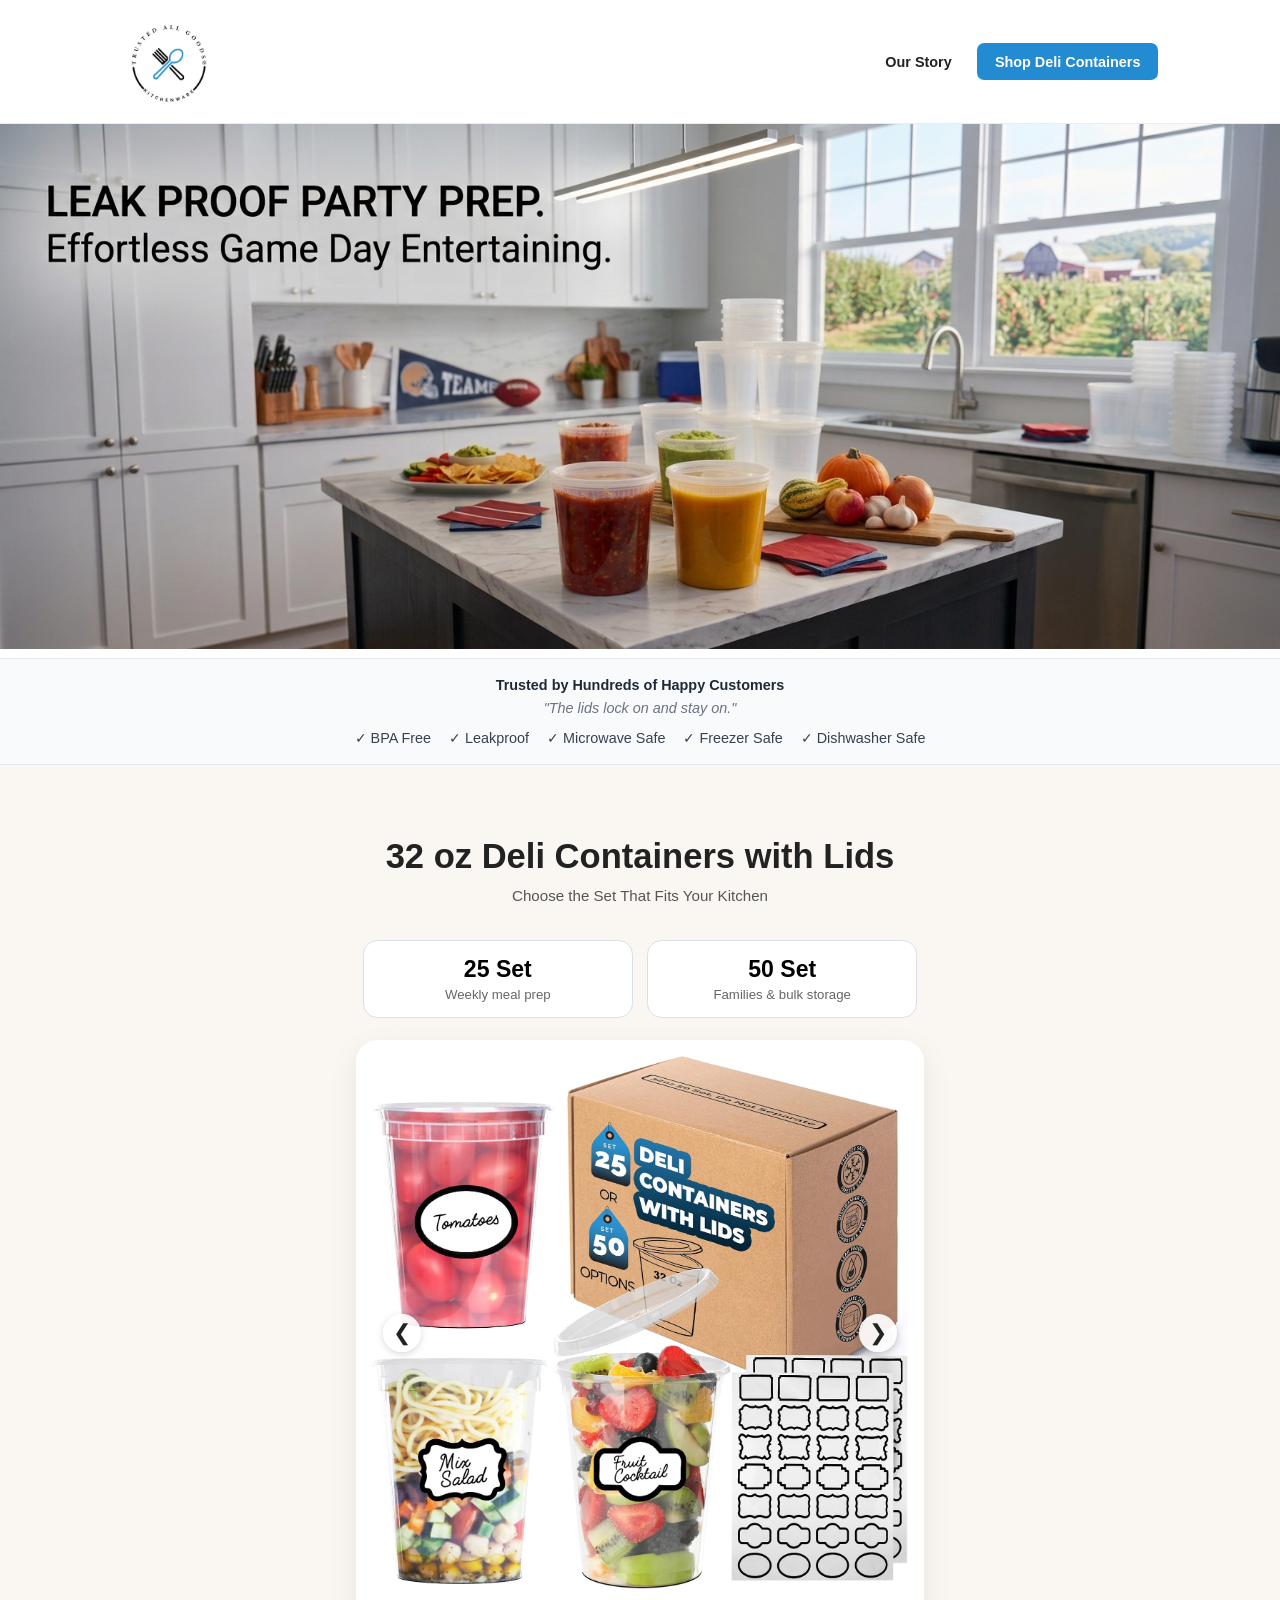
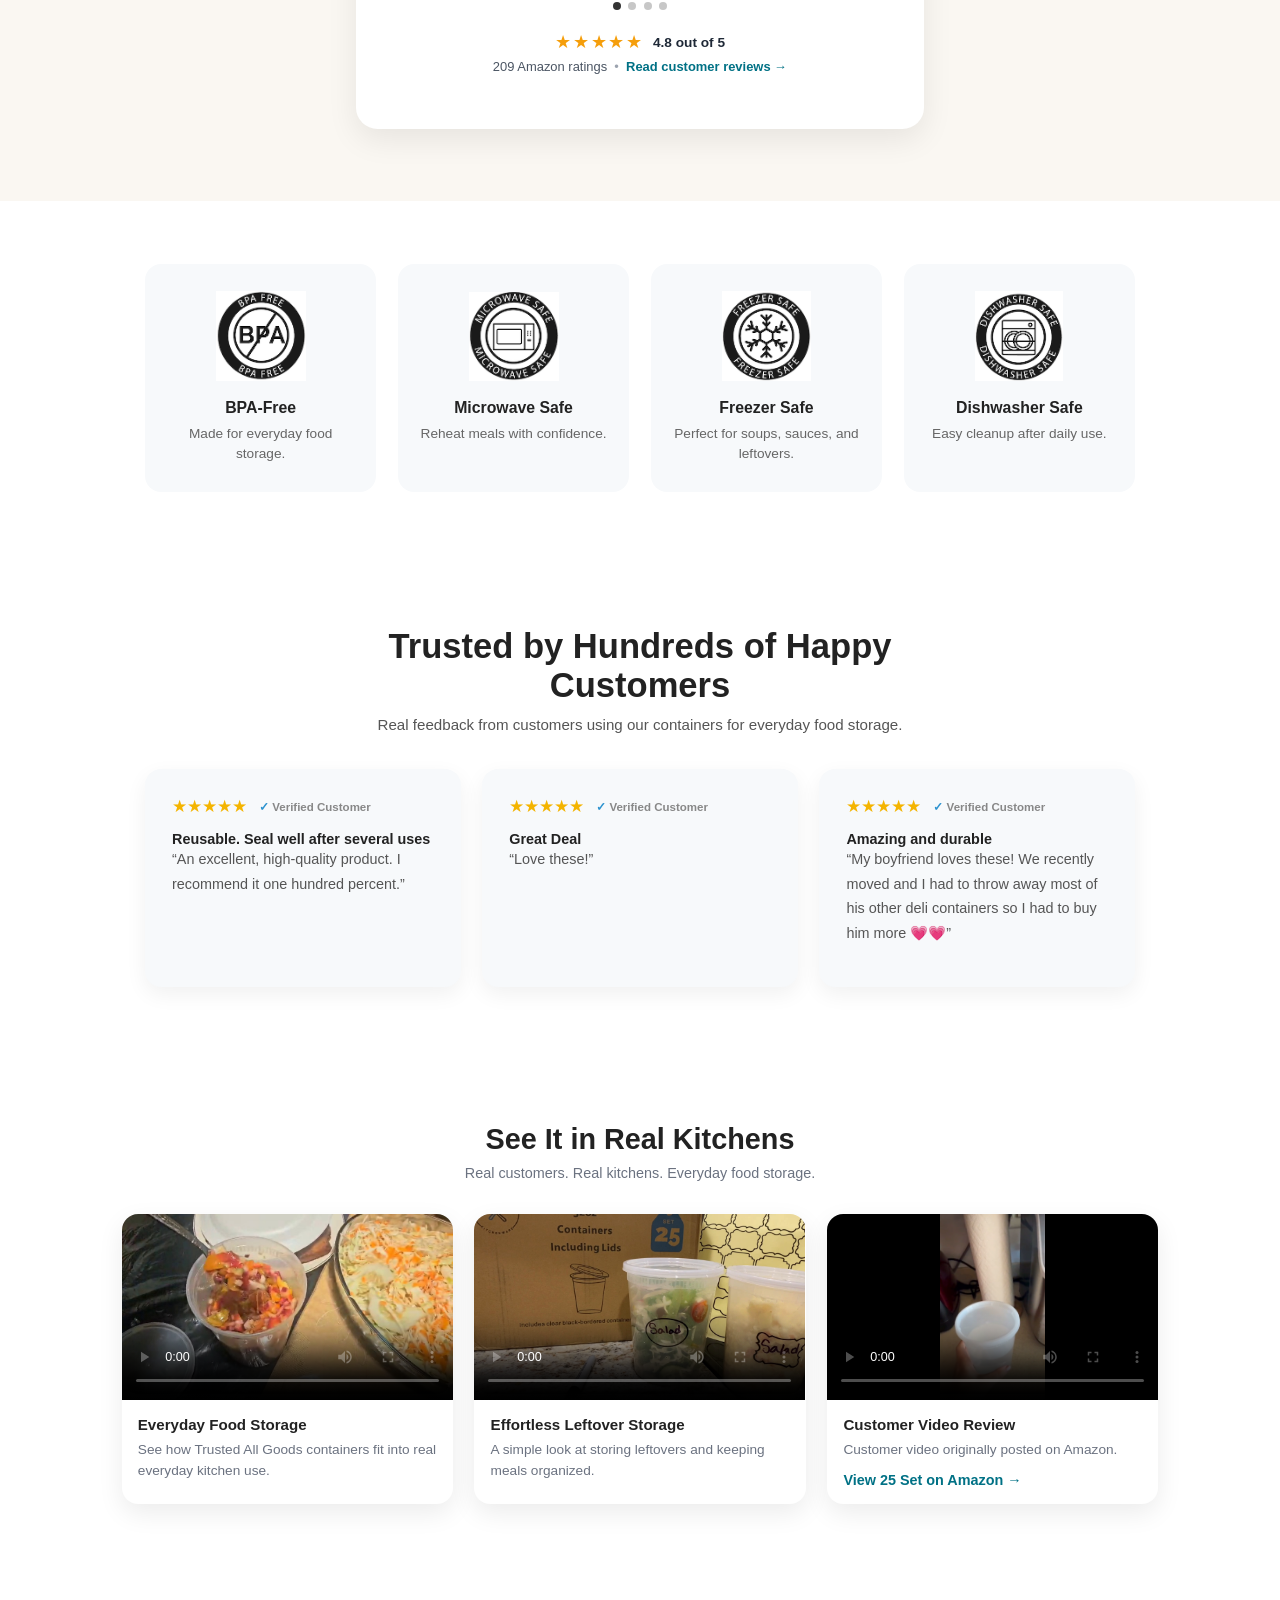
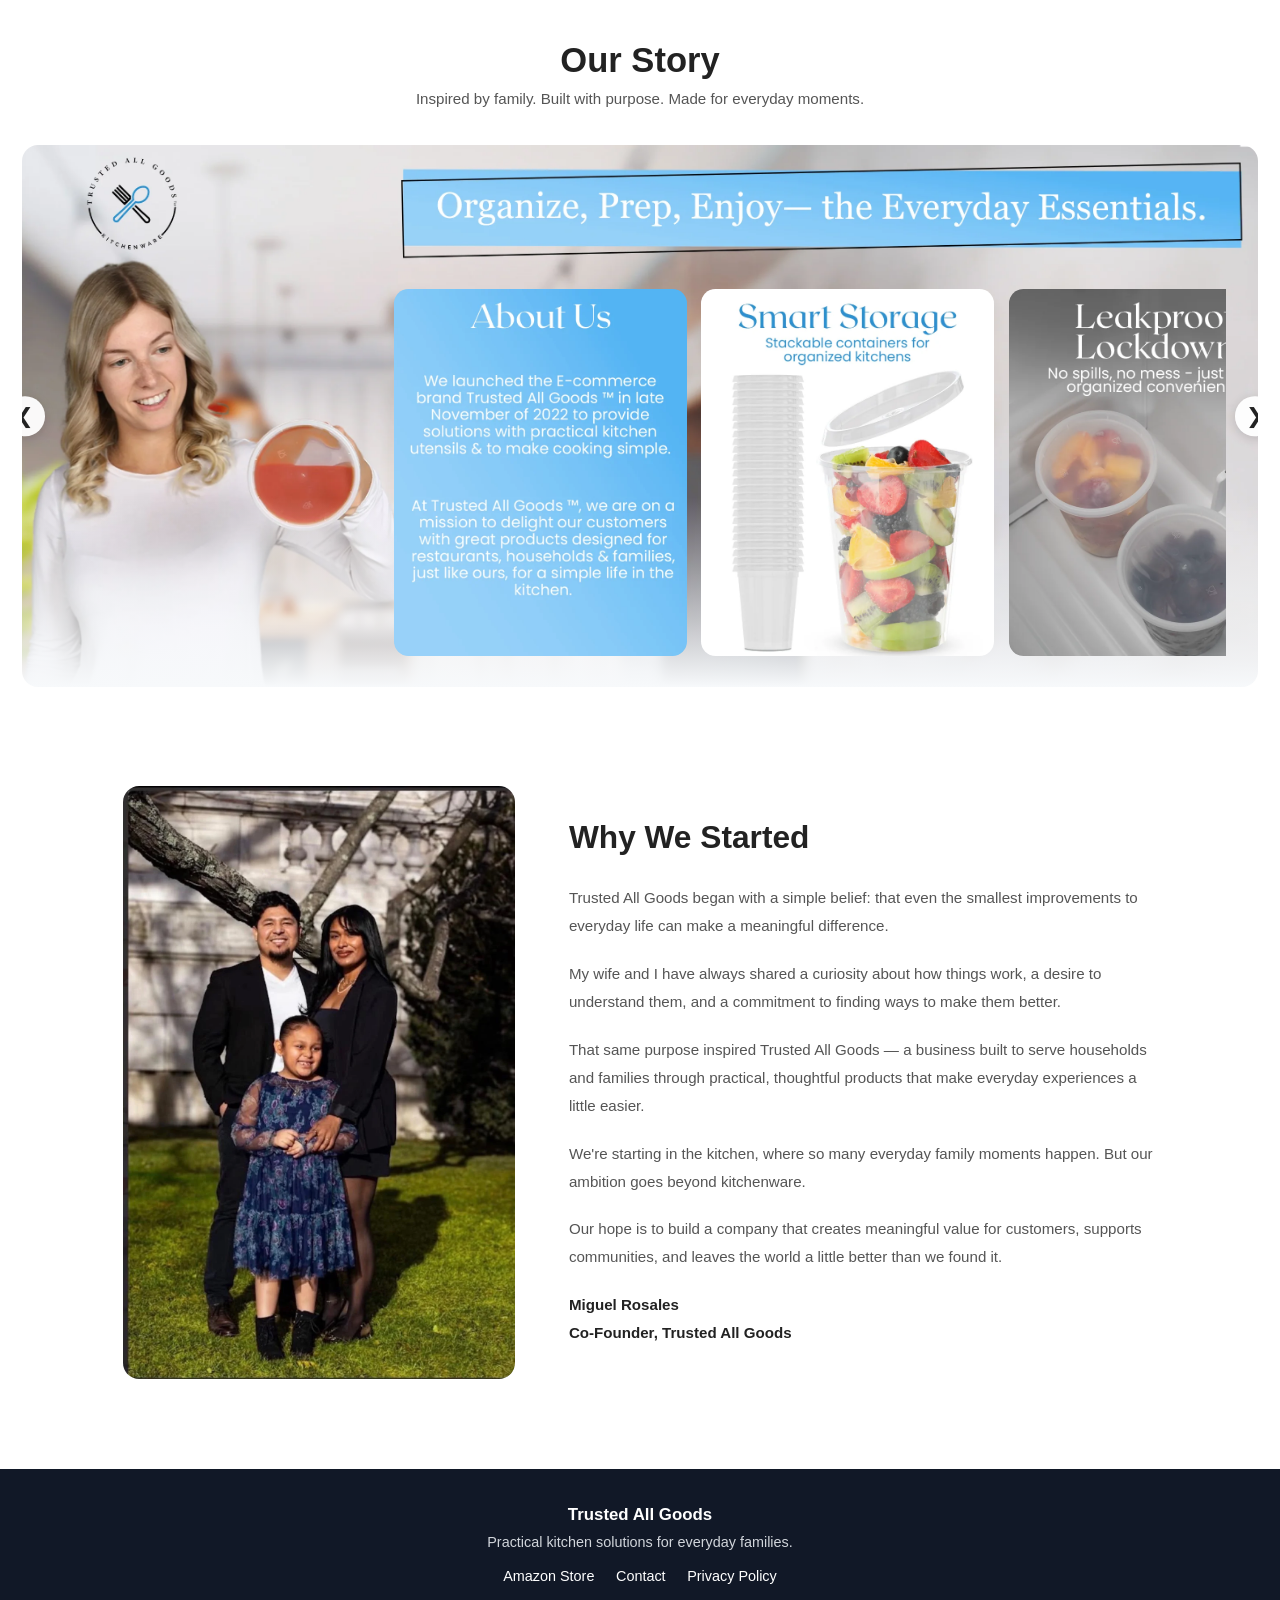
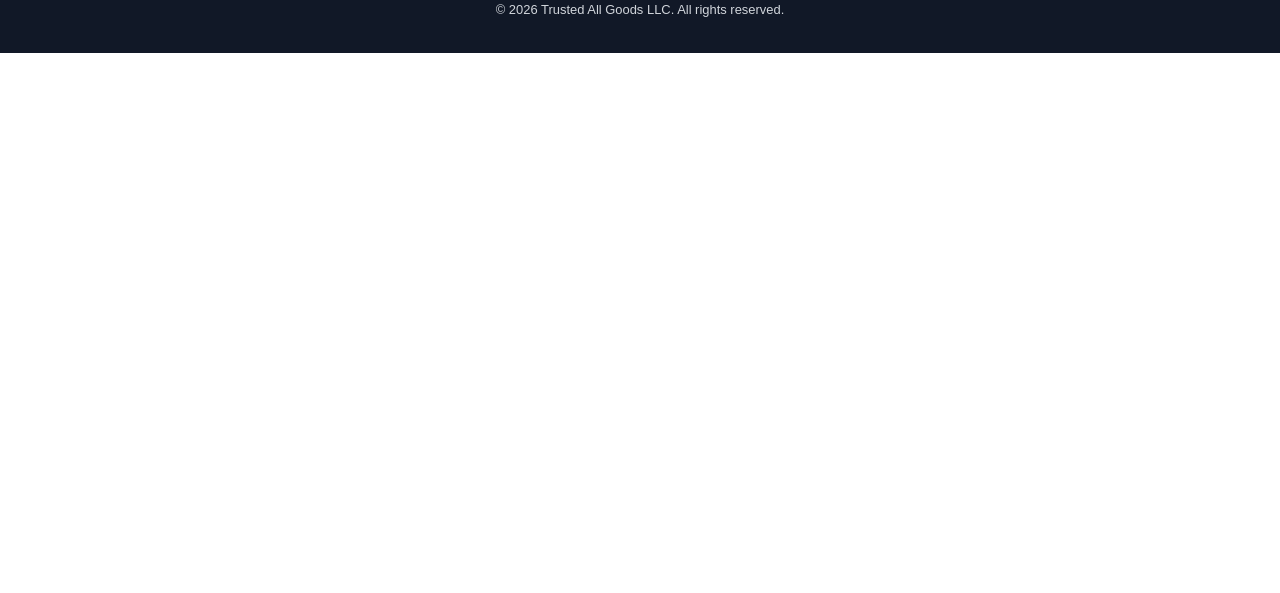
==== index.html @ 333b516f "Optimize Our Story images with WebP for faster loading" ====
<!DOCTYPE html>
<html lang="en">

<head>
  <meta charset="UTF-8" />
  <meta name="viewport" content="width=device-width, initial-scale=1.0" />

  <title>Trusted All Goods</title>
  <link rel="icon" type="image/png" href="images/trustedallgoods-logo.png">
  <link rel="stylesheet" href="styles.css" />

  <!-- Google Analytics -->
  <script async src="https://www.googletagmanager.com/gtag/js?id=G-TY913LLELT"></script>

  <script>
    window.dataLayer = window.dataLayer || [];

    function gtag() {
      dataLayer.push(arguments);
    }

    gtag('js', new Date());

    gtag('config', 'G-TY913LLELT');

    function trackAmazonClick(buttonName) {
      gtag('event', 'amazon_click', {
        event_category: 'Outbound Click',
        event_label: buttonName,
        destination: 'Amazon'
      });
    }
  </script>

</head>

<body>

  <!-- =========================
       HEADER
  ========================== -->

  <header class="site-header">

    <div class="header-container">

      <a href="#" class="header-logo">
        <img
          src="images/trustedallgoods-logo.png"
          alt="Trusted All Goods Logo"
        />
      </a>

      <nav class="header-nav">

        <a href="#brand-story">
          Our Story
        </a>

        <a
          href="#product-comparison"
          class="header-button"
          onclick="gtag('event', 'navigation_click', {
            event_category: 'Navigation',
            event_label: 'Header Shop Deli Containers'
          });"
        >
          Shop Deli Containers
        </a>

      </nav>

    </div>

  </header>


  <!-- =========================
       HERO
  ========================== -->

  <section class="hero family-hero"></section>


  <!-- =========================
       TRUST BAR
  ========================== -->

  <section class="trust-bar">

    <div class="trust-container">

      <p class="trust-subtext">
        Trusted by Hundreds of Happy Customers
      </p>

      <p class="trust-quote">
        "The lids lock on and stay on."
      </p>

      <div class="trust-features">
        <span>✓ BPA Free</span>
        <span>✓ Leakproof</span>
        <span>✓ Microwave Safe</span>
        <span>✓ Freezer Safe</span>
        <span>✓ Dishwasher Safe</span>
      </div>

    </div>

  </section>


  <!-- =========================
       PRODUCT SELECTOR
  ========================== -->

  <section
    class="product-comparison"
    id="product-comparison"
  >

    <div class="section-header">

      <h2>
        32 oz Deli Containers with Lids
      </h2>

      <p>
        Choose the Set That Fits Your Kitchen
      </p>

    </div>


    <!-- SET SELECTOR BUTTONS -->

    <div class="selector-buttons">

      <button
        type="button"
        class="set-button"
        id="button25"
        aria-expanded="false"
      >

        <span class="set-number">
          25 Set
        </span>

        <span class="set-label">
          Weekly meal prep
        </span>

      </button>


      <button
        type="button"
        class="set-button"
        id="button50"
        aria-expanded="false"
      >

        <span class="set-number">
          50 Set
        </span>

        <span class="set-label">
          Families & bulk storage
        </span>

      </button>

    </div>


    <div class="desktop-selector">


      <!-- =========================
           25 SET DETAILS
      ========================== -->

      <aside
        class="side-panel"
        id="leftPanel"
      >

        <div class="details-card">

          <span class="eyebrow">
            Best for Weekly Meal Prep
          </span>

          <h2>
            25 Set
          </h2>

          <p>
            A practical starter option for everyday meals,
            leftovers, and smaller households.
          </p>

          <ul>
            <li>25 reusable 32 oz containers</li>
            <li>28 waterproof labels</li>
            <li>Easy everyday storage</li>
            <li>Ideal for smaller households</li>
          </ul>

          <a
            href="https://www.amazon.com/dp/B0D96RF93M?maas=maas_adg_4EDBFC688FF0E85F17769658A200C814_afap_abs&ref_=aa_maas&tag=maas"
            target="_blank"
            class="shop-button"
            onclick="trackAmazonClick('Shop 25 Set')"
          >
            Shop 25 Set
          </a>

        </div>

      </aside>


      <!-- =========================
           PRODUCT IMAGE CAROUSEL
      ========================== -->

      <div class="product-stage">

        <div
          class="product-carousel"
          id="productCarousel"
        >


          <!-- CAROUSEL IMAGES -->

          <div class="carousel-track">


            <!-- IMAGE 1 -->

            <div class="product-carousel-slide active">

              <img
                src="images/product-selector-main.png"
                alt="Trusted All Goods 25 and 50 set deli container options"
              />


              <!-- 25 SET HOTSPOT -->

              <button
                type="button"
                class="image-hotspot hotspot-25"
                id="hotspot25"
                aria-label="View 25 set details"
              ></button>


              <!-- 50 SET HOTSPOT -->

              <button
                type="button"
                class="image-hotspot hotspot-50"
                id="hotspot50"
                aria-label="View 50 set details"
              ></button>

            </div>


            <!-- IMAGE 2 -->

            <div class="product-carousel-slide">

              <img
                src="images/product-image-02.png"
                alt="Trusted All Goods deli container product image 2"
              />

            </div>


            <!-- IMAGE 3 -->

            <div class="product-carousel-slide">

              <img
                src="images/product-image-03.png"
                alt="Trusted All Goods deli container product image 3"
              />

            </div>


            <!-- IMAGE 4 -->

            <div class="product-carousel-slide">

              <img
                src="images/product-image-04.png"
                alt="Trusted All Goods deli container product image 4"
              />

            </div>

          </div>


          <!-- PREVIOUS IMAGE -->

          <button
            type="button"
            class="carousel-arrow carousel-arrow-left"
            id="carouselPrev"
            aria-label="Previous product image"
          >
            &#10094;
          </button>


          <!-- NEXT IMAGE -->

          <button
            type="button"
            class="carousel-arrow carousel-arrow-right"
            id="carouselNext"
            aria-label="Next product image"
          >
            &#10095;
          </button>


          <!-- PRODUCT CAROUSEL DOTS -->

          <div
            class="product-carousel-dots"
            aria-label="Product image navigation"
          >

            <button
              type="button"
              class="carousel-dot active"
              data-slide="0"
              aria-label="View product image 1"
            ></button>

            <button
              type="button"
              class="carousel-dot"
              data-slide="1"
              aria-label="View product image 2"
            ></button>

            <button
              type="button"
              class="carousel-dot"
              data-slide="2"
              aria-label="View product image 3"
            ></button>

            <button
              type="button"
              class="carousel-dot"
              data-slide="3"
              aria-label="View product image 4"
            ></button>

          </div>

        </div>
<a
          href="https://www.amazon.com/product-reviews/B0D96RF93M"
          target="_blank"
          rel="noopener noreferrer"
          class="amazon-social-proof"
          aria-label="Read Trusted All Goods customer reviews on Amazon"
        >
          <div class="amazon-rating-row">
            <span class="amazon-stars" aria-hidden="true">★★★★★</span>

            <span class="amazon-score">
              4.8 out of 5
            </span>
          </div>

          <div class="amazon-review-row">
            <span class="amazon-rating-count">
              209 Amazon ratings
            </span>

            <span class="amazon-review-divider" aria-hidden="true">•</span>

            <span class="amazon-reviews-link">
              Read customer reviews →
            </span>
          </div>
        </a>
      </div>


      <!-- =========================
           50 SET DETAILS
      ========================== -->

      <aside
        class="side-panel"
        id="rightPanel"
      >

        <div class="details-card">

          <span class="eyebrow">
            Best for Families & Bulk Storage
          </span>

          <h2>
            50 Set
          </h2>

          <p>
            A larger option for families, restaurants,
            bulk storage, and high-volume kitchen use.
          </p>

          <ul>
            <li>50 reusable 32 oz containers</li>
            <li>56 waterproof labels</li>
            <li>Great for bulk food storage</li>
            <li>Best value per container</li>
          </ul>

          <a
            href="https://www.amazon.com/dp/B0CK5H19VG?maas=maas_adg_9DBB0D6C2F54A756518C25DAF8F27591_afap_abs&ref_=aa_maas&tag=maas"
            target="_blank"
            class="shop-button"
            onclick="trackAmazonClick('Shop 50 Set')"
          >
            Shop 50 Set
          </a>

        </div>

      </aside>


      <!-- =========================
           MOBILE DETAILS
      ========================== -->

      <div class="mobile-details">


        <!-- MOBILE 25 SET -->

        <article
          class="mobile-panel"
          id="mobile25"
        >

          <div class="details-card">

            <span class="eyebrow">
              Best for Weekly Meal Prep
            </span>

            <h2>
              25 Set
            </h2>

            <ul>
              <li>25 reusable 32 oz containers</li>
              <li>28 waterproof labels</li>
              <li>Easy everyday storage</li>
              <li>Ideal for smaller households</li>
            </ul>

            <a
              href="https://www.amazon.com/dp/B0D96RF93M?maas=maas_adg_4EDBFC688FF0E85F17769658A200C814_afap_abs&ref_=aa_maas&tag=maas"
              target="_blank"
              class="shop-button"
              onclick="trackAmazonClick('Shop 25 Set Mobile')"
            >
              Shop 25 Set
            </a>

          </div>

        </article>


        <!-- MOBILE 50 SET -->

        <article
          class="mobile-panel"
          id="mobile50"
        >

          <div class="details-card">

            <span class="eyebrow">
              Best for Families & Bulk Storage
            </span>

            <h2>
              50 Set
            </h2>

            <ul>
              <li>50 reusable 32 oz containers</li>
              <li>56 waterproof labels</li>
              <li>Great for bulk food storage</li>
              <li>Best value per container</li>
            </ul>

            <a
              href="https://www.amazon.com/dp/B0CK5H19VG?maas=maas_adg_9DBB0D6C2F54A756518C25DAF8F27591_afap_abs&ref_=aa_maas&tag=maas"
              target="_blank"
              class="shop-button"
              onclick="trackAmazonClick('Shop 50 Set Mobile')"
            >
              Shop 50 Set
            </a>

          </div>

        </article>

      </div>

    </div>

  </section>

  <!-- =========================
       TRUST SECTION
  ========================== -->

  <section class="trust-section">

    <div class="trust-grid">


      <div class="trust-item">

        <img
          src="images/bpa-free.png"
          alt="BPA Free"
          class="trust-image"
        />

        <h3>
          BPA-Free
        </h3>

        <p>
          Made for everyday food storage.
        </p>

      </div>


      <div class="trust-item">

        <img
          src="images/microwave-safe.png"
          alt="Microwave Safe"
          class="trust-image"
        />

        <h3>
          Microwave Safe
        </h3>

        <p>
          Reheat meals with confidence.
        </p>

      </div>


      <div class="trust-item">

        <img
          src="images/freezer-safe.png"
          alt="Freezer Safe"
          class="trust-image"
        />

        <h3>
          Freezer Safe
        </h3>

        <p>
          Perfect for soups, sauces, and leftovers.
        </p>

      </div>


      <div class="trust-item">

        <img
          src="images/dishwasher-safe.png"
          alt="Dishwasher Safe"
          class="trust-image"
        />

        <h3>
          Dishwasher Safe
        </h3>

        <p>
          Easy cleanup after daily use.
        </p>

      </div>

    </div>

  </section>


  <!-- =========================
       REVIEWS
  ========================== -->

  <section class="review-highlights">

    <div class="section-header">

      <h2>
        Trusted by Hundreds of Happy Customers
      </h2>

      <p>
        Real feedback from customers using our containers
        for everyday food storage.
      </p>

    </div>

    <div class="review-grid">

      <div class="review-card">

        <div class="stars">
          ★★★★★ <span><b>✓</b> Verified Customer</span>
        </div>

        <h4>
          Reusable. Seal well after several uses
        </h4>

        <p>
          “An excellent, high-quality product.
          I recommend it one hundred percent.”
        </p>

      </div>


      <div class="review-card">

         <div class="stars">
          ★★★★★ <span><b>✓</b> Verified Customer</span>
        </div>

        <h4>
          Great Deal
        </h4>

        <p>
          “Love these!”
        </p>

      </div>

      <div class="review-card">

        <div class="stars">
          ★★★★★ <span><b>✓</b> Verified Customer</span>
        </div>

        <h4>
          Amazing and durable
        </h4>

        <p>
          “My boyfriend loves these! We recently moved and I had
          to throw away most of his other deli containers
          so I had to buy him more 💗💗”
        </p>

    </div>

  </section>


  <section class="ugc-section">

  <div class="ugc-header">
    <h2>See It in Real Kitchens</h2>

    <p>
      Real customers. Real kitchens. Everyday food storage.
    </p>
  </div>

  <div class="ugc-grid">

    <article class="ugc-card">

      <video
        class="ugc-video"
        controls
        preload="metadata"
        poster="images/ugc-poster-01.png"
      >
        <source
          src="videos/customer-video-01.mp4"
          type="video/mp4"
        />
      </video>

      <div class="ugc-card-body">
        <h3>Everyday Food Storage</h3>

        <p>
          See how Trusted All Goods containers fit into
          real everyday kitchen use.
        </p>
      </div>

    </article>

    <article class="ugc-card">

      <video
        class="ugc-video"
        controls
        preload="metadata"
        poster="images/ugc-poster-02.png"
      >
        <source
          src="videos/effortless-leftover-storage.mp4"
          type="video/mp4"
        />
      </video>

      <div class="ugc-card-body">
        <h3>Effortless Leftover Storage</h3>

        <p>
          A simple look at storing leftovers and keeping
          meals organized.
        </p>
      </div>

    </article>

    <article class="ugc-card">

      <video
        class="ugc-video ugc-video-vertical"
        controls
        preload="metadata"
        poster="images/ugc-poster-amazon.png"
      >
        <source
          src="videos/amazon-customer-review.mp4"
          type="video/mp4"
        />
      </video>

      <div class="ugc-card-body">
        <h3>Customer Video Review</h3>

        <p>
          Customer video originally posted on Amazon.
        </p>

        <a
          href="https://www.amazon.com/32-Containers-25-Set-Leakproof-BPA-Free/dp/B0D96RF93M/ref=cm_cr_arp_d_product_top?ie=UTF8&th=1"
          target="_blank"
          rel="noopener noreferrer"
          class="ugc-amazon-link"
        >
          View 25 Set on Amazon →
        </a>
      </div>

    </article>

  </div>

</section>

<!-- =========================
     BRAND STORY 2.0
========================== -->

<section class="brand-story" id="brand-story">

  <div class="section-header">
    <h2>Our Story</h2>
    <p>Inspired by family. Built with purpose. Made for everyday moments.</p>
  </div>

  <div class="carousel">

    <button class="carousel-btn prev" type="button" aria-label="Previous story page">
      &#10094;
    </button>

    <div class="carousel-track">

      <article class="carousel-slide">
        <img src="images/brand-story-about.webp" alt="About Trusted All Goods" class="carousel-image">
      </article>

      <article class="carousel-slide">
        <img src="images/brand-story-storage.webp" alt="Everyday kitchen storage" class="carousel-image">
      </article>

      <article class="carousel-slide">
        <img src="images/brand-story-leakproof.webp" alt="Leakproof food containers" class="carousel-image">
      </article>

      <article class="carousel-slide">
        <img src="images/brand-story-features.webp" alt="Practical food storage features" class="carousel-image">
      </article>

      <article class="carousel-slide">
        <img src="images/brand-story-family.webp" alt="Family moments in the kitchen" class="carousel-image">
      </article>

    </div>

    <button class="carousel-btn next" type="button" aria-label="Next story page">
      &#10095;
    </button>

  </div>

  <div class="carousel-dots">
    <button class="carousel-dot active" type="button" aria-label="View story image 1"></button>
    <button class="carousel-dot" type="button" aria-label="View story image 2"></button>
    <button class="carousel-dot" type="button" aria-label="View story image 3"></button>
    <button class="carousel-dot" type="button" aria-label="View story image 4"></button>
    <button class="carousel-dot" type="button" aria-label="View story image 5"></button>
  </div>

</section>

<!-- =========================
     WHY WE STARTED
========================== -->

<section class="why-we-started">

  <div class="why-layout">

    <div class="why-image">
      <img src="images/brand-story-family-founder.webp" alt="The family behind Trusted All Goods">
    </div>

    <div class="why-content">

      <h2>Why We Started</h2>

      <p>
        Trusted All Goods began with a simple belief: that even the smallest
        improvements to everyday life can make a meaningful difference.
      </p>

      <p>
        My wife and I have always shared a curiosity about how things work,
        a desire to understand them, and a commitment to finding ways
        to make them better.
      </p>

      <p>
        That same purpose inspired Trusted All Goods — a business built to
        serve households and families through practical, thoughtful products
        that make everyday experiences a little easier.
      </p>

      <p>
        We're starting in the kitchen, where so many everyday family moments
        happen. But our ambition goes beyond kitchenware.
      </p>

      <p>
        Our hope is to build a company that creates meaningful value for
        customers, supports communities, and leaves the world a little
        better than we found it.
      </p>

      <p>
        Miguel Rosales<br>
        Co-Founder, Trusted All Goods
      </p>

    </div>

  </div>

</section>

  <!-- =========================
       FOOTER
  ========================== -->

  <footer class="site-footer">

    <div class="footer-content">

      <h3>
        Trusted All Goods
      </h3>

      <p>
        Practical kitchen solutions for everyday families.
      </p>


      <div class="footer-links">

        <a
          href="https://www.amazon.com/stores/TrustedAllGoods/page/CC74BCF3-8991-45D7-896F-E46E87075913?"
          target="_blank"
          onclick="trackAmazonClick('Footer Amazon Store')"
        >
          Amazon Store
        </a>

        <a href="mailto:support@trustedallgoods.com">
          Contact
        </a>

        <a href="privacy.html">
          Privacy Policy
        </a>

      </div>


      <p class="footer-copy">
        © 2026 Trusted All Goods LLC. All rights reserved.
      </p>

    </div>

  </footer>


  <script src="script.js"></script>

</body>

</html>
---- styles.css ----
object-fit: cover;

  background: #000;

}

.ugc-video-vertical {

  object-fit: contain;

}

.ugc-card-body {

  padding: 18px;

}

.ugc-card-body h3 {

  margin: 0 0 8px;

  font-size: 1.05rem;

}

.ugc-card-body p {

  margin: 0;

  color: #6b7280;

  line-height: 1.5;

  font-size: 0.95rem;

}

.ugc-amazon-link {

  display: inline-block;

  margin-top: 12px;

  color: #007185;

  font-weight: 600;

  text-decoration: none;

}

.ugc-amazon-link:hover {

  text-decoration: underline;

}

@media (max-width: 768px) {

  .ugc-section {

    padding: 48px 16px;

  }

  .ugc-header {

    margin-bottom: 24px;

  }

  .ugc-header h2 {

    font-size: 1.6rem;

  }

  .ugc-grid {

    display: flex;

    overflow-x: auto;

    gap: 16px;

    scroll-snap-type: x mandatory;

    scrollbar-width: none;

  }

  .ugc-grid::-webkit-scrollbar {

    display: none;

  }

  .ugc-card {

    flex: 0 0 90%;

    scroll-snap-align: center;

  }

}


* {
  margin: 0;
  padding: 0;
  box-sizing: border-box;
}

html {
  zoom: 0.9;
}

body {
  font-family: Arial, Helvetica, sans-serif;
  color: #222;
  background-color: #ffffff;
}

.hero {
  min-height: 45vh;
  display: flex;
  justify-content: center;
  align-items: center;
  padding: 2rem 1.5rem;
  text-align: center;
}

.hero-content {
  max-width: 780px;
}

.logo {
  width: 220px;
  max-width: 70%;
  margin-bottom: 2rem;
}

.hero h1 {
  font-size: 3rem;
  margin-bottom: 1.25rem;
  line-height: 1.15;
}

.hero-description {
  font-size: 1.15rem;
  line-height: 1.7;
  margin-bottom: 0rem;
  color: #555;
}

.cta-button {
  display: inline-block;
  background-color: #238bd1;
  color: white;
  text-decoration: none;
  padding: 0.85rem 1.5rem;
  border-radius: 8px;
  font-weight: bold;
  transition: 0.3s;
}

.cta-button:hover {
  opacity: 0.85;
}

.products-page {
  padding: 1.25rem;
  background-color: #f7f9fb;
  min-height: 100vh;
}

.products-header {
  text-align: center;
  max-width: 700px;
  margin: 0 auto 1.75rem;
}

.small-logo {
  width: 120px;
  margin-bottom: 1rem;
}

.products-header h1 {
  font-size: 1.8rem;
  margin-bottom: 0.75rem;
}

.products-header p {
  font-size: 0.95rem;
  color: #555;
}

.product-grid {
  display: grid;
  grid-template-columns: repeat(2, minmax(280px, 420px));
  justify-content: center;
  gap: 1rem;
  max-width: 900px;
  margin: 0 auto;
}

.product-card {
  background-color: #ffffff;
  border-radius: 14px;
  padding: 1rem;
  box-shadow: 0 6px 18px rgba(0, 0, 0, 0.08);
  text-align: left;
}

.product-image {
  width: 100%;
  height: 130px;
  object-fit: contain;
  background-color: #f4f7fa;
  border-radius: 10px;
  padding: 0.5rem;
  margin-bottom: 1rem;
}

.product-card h2 {
  font-size: 1.15rem;
  margin-bottom: 0.6rem;
}

.product-card p {
  font-size: 0.95rem;
  color: #555;
  line-height: 1.5;
  margin-bottom: 0.75rem;
}

.product-card ul {
  font-size: 0.95rem;
  margin-bottom: 1rem;
  padding-left: 1.2rem;
}

.product-card li {
  margin-bottom: 0.3rem;
  color: #444;
}

.product-card .cta-button {
  width: 100%;
  text-align: center;
  padding: 0.75rem 1rem;
  font-size: 0.95rem;
}

.image-wrapper {
  width: 100%;
  height: 220px;
  background-color: #f4f7fa;
  border-radius: 12px;
  padding: 0.75rem;
  margin-bottom: 1rem;
  overflow: hidden;
  display: flex;
  justify-content: center;
  align-items: center;
}

.image-wrapper .product-image {
  max-width: 150%;
  max-height: 150%;
  object-fit: contain;
  display: block;
}

.brand-story {
  padding: 80px 24px 30px;
  background-color: #ffffff;
}

.section-header {
  text-align: center;
  max-width: 760px;
  margin: 0 auto 2.5rem;
}

.section-header h2 {
  font-size: 2.4rem;
  margin-bottom: 0.75rem;
}

.section-header p {
  color: #555;
  font-size: 1.05rem;
}


/* ===================================
   OUR STORY 2.0
=================================== */

.brand-story {
  padding: 80px 24px 30px;
  background: #fff;
}

.brand-story .section-header {
  text-align: center;
  max-width: 760px;
  margin: 0 auto 42px;
}

.brand-story .carousel {
  position: relative;
  max-width: 1400px;
  margin: 0 auto;
  padding: 280px 36px 55px;

  background-image:
    linear-gradient(
      to bottom,
      transparent 65%,
      #f7f9fb 100%
    ),
    url("images/brand-story-bg.webp");

  background-color: #f7f9fb;
  background-size: 104% auto;
  background-position: center top;
  background-repeat: no-repeat;

  overflow: hidden;
  border-radius: 18px;
}

.brand-story .carousel-track {
  display: flex;
  gap: 16px;
  overflow-x: auto;
  scroll-snap-type: none;
  scroll-behavior: smooth;
  scrollbar-width: none;
  margin-left: 0;
  margin-right: -36px;
  transform: translateY(-120px);
}

@media (min-width: 769px) {
  .brand-story .carousel-track::before {
    content: "";
    flex: 0 0 calc(29% - 16px);
    transition: flex-basis 0.3s ease;
  }

  .brand-story .carousel-track.story-page-two::before {
    flex-basis: 0%;
  }

  .brand-story .carousel-track::after {
    content: "";
    flex: 0 0 70%;
  }
}

.brand-story .carousel-track::-webkit-scrollbar {
  display: none;
}

.brand-story .carousel-slide {
  flex: 0 0 calc((100% - 32px) / 3);
  min-width: 0;
  scroll-snap-align: start;
}

.brand-story .carousel {
  padding-bottom: 15px;
}

.brand-story .carousel-track {
  margin-bottom: -100px;
}

.brand-story .carousel-slide {
  flex-basis: 25%;
}

.brand-story .carousel-image {
  display: block;
  width: 100%;
  height: auto;
  border-radius: 16px;
}

.brand-story .carousel-btn {
  position: absolute;
  top: 50%;
  transform: translateY(-50%);
  z-index: 2;
  width: 44px;
  height: 44px;
  border: none;
  border-radius: 50%;
  background: rgba(255, 255, 255, 0.95);
  color: #222;
  font-size: 23px;
  cursor: pointer;
  box-shadow: 0 3px 12px rgba(0, 0, 0, 0.15);
}

.brand-story .carousel-btn.prev {
  left: -18px;
}

.brand-story .carousel-btn.next {
  right: -18px;
}

.brand-story .carousel-dots {
  display: none;
}

/* ===================================
   WHY WE STARTED
=================================== */

.why-we-started {
  padding: 80px 24px 100px;
  background: #fff;
}

.why-layout {
  max-width: 1150px;
  margin: 0 auto;
  display: grid;
  grid-template-columns: 0.8fr 1.2fr;
  align-items: center;
  gap: 60px;
}

.why-content {
  max-width: 700px;
  margin: 0 auto;
  text-align: left;
}

.why-content h2 {
  font-size: 2.2rem;
  margin: 0 0 32px;
  color: #222;
}

.why-content p {
  font-size: 1.05rem;
  line-height: 1.85;
  color: #555;
  margin: 0 0 22px;
}

.why-content p:last-child {
  color: #222;
  font-weight: 600;
  margin-bottom: 0;
}

.why-image img {
  display: block;
  width: 100%;
  height: auto;
  border-radius: 18px;
}

/* ===================================
   MOBILE
=================================== */

@media (max-width: 768px) {

  .brand-story {
    padding: 55px 0 20px;
  }

  .brand-story .section-header {
    padding: 0 22px;
    margin-bottom: 28px;
  }

  .brand-story .carousel {
    width: 100%;
    padding: 115px 0 48px;
    background-size: auto 300px;
    background-position: left top;
    border-radius: 18px;
  }

  .brand-story .carousel-track {
    gap: 12px;
    padding: 0 24px;
    scroll-padding-left: 24px;
    margin-right: 0;
    transform: none;
    scroll-snap-type: x mandatory;
    margin-bottom: 0;
  }

  .brand-story .carousel-slide {
    flex: 0 0 calc(100% - 32px);
    scroll-snap-align: start;
  }

  .brand-story .carousel-btn {
    display: none;
  }

  .brand-story .carousel-dots {
    display: flex;
    justify-content: center;
    gap: 9px;
    margin-top: 22px;
  }

  .brand-story .carousel-dot {
    width: 8px;
    height: 8px;
    padding: 0;
    border: none;
    border-radius: 50%;
    background: #c9cdd2;
    cursor: pointer;
  }

  .brand-story .carousel-dot.active {
    background: #2596d2;
  }

  .why-we-started {
    padding: 55px 22px 75px;
  }

  .why-layout {
    grid-template-columns: 1fr;
    gap: 30px;
  }

  .why-content {
    text-align: center;
  }

  .why-content h2 {
    font-size: 1.8rem;
    margin-bottom: 25px;
  }

  .why-content p {
    font-size: 1rem;
    line-height: 1.75;
    margin-bottom: 20px;
  }

  .why-image {
    grid-row: 1;
  }

  .why-image img {
    max-width: 420px;
    margin: 0 auto;
  }
}

.product-comparison {
  padding: 80px 20px;
  background: #faf7f2;
}

.comparison-grid {
  display: grid;
  grid-template-columns: repeat(2, 1fr);
  gap: 30px;
  max-width: 1000px;
  margin: 40px auto 0;
}

.comparison-card {
  position: relative;
  overflow: visible;
  background: #ffffff;
  border-radius: 20px;
  padding: 40px;
  box-shadow: 0 8px 24px rgba(0, 0, 0, 0.08);
  text-align: left;
  transition: transform 0.3s ease, box-shadow 0.3s ease;
}

.comparison-card:hover {
  transform: translateY(-8px);
  box-shadow: 0 18px 36px rgba(0, 0, 0, 0.14);
}

.comparison-card.featured {
  border: 2px solid #c89b63;
}

.comparison-card.featured:hover {
  transform: translateY(-6px);
}

.comparison-image {
  width: 100%;
  max-height: 380px;
  object-fit: contain;
  margin-bottom: 20px;
}

.product-badge {
  display: inline-block;
  background: #f1e3d2;
  color: #5c3b1e;
  padding: 8px 14px;
  border-radius: 999px;
  font-size: 0.85rem;
  font-weight: 600;
  margin-bottom: 20px;
}

.comparison-card h3 {
  font-size: 2rem;
  margin-bottom: 12px;
}

.comparison-description {
  color: #555;
  margin-bottom: 20px;
}

.comparison-card ul {
  list-style: none;
  padding: 0;
  margin: 0 0 30px;
}

.comparison-card li {
  margin-bottom: 12px;
}

.comparison-card li::before {
  content: "✓";
  margin-right: 10px;
  font-weight: bold;
}

.comparison-button {
  display: inline-block;
  background: #2f2f2f;
  color: #ffffff;
  text-decoration: none;
  padding: 14px 22px;
  border-radius: 999px;
  font-weight: 600;
}

.comparison-button:hover {
  background: #000000;
}

.popular-ribbon {
  position: absolute;
  top: -18px;
  right: 28px;
  background: #2f2f2f;
  color: #ffffff;
  padding: 8px 16px;
  border-radius: 999px;
  font-size: 0.85rem;
  font-weight: 700;
  box-shadow: 0 6px 16px rgba(0, 0, 0, 0.18);
  z-index: 5;
}

@media (max-width: 900px) {
  .story-grid {
    grid-template-columns: 1fr;
    max-width: 420px;
  }

  .story-image {
    height: 260px;
  }
}

@media (max-width: 768px) {
  html {
    zoom: 1;
  }

  .hero h1 {
    font-size: 2rem;
  }

  .hero-description {
    font-size: 1rem;
  }

  .product-grid,
  .comparison-grid {
    grid-template-columns: 1fr;
  }

  .products-header h1 {
    font-size: 1.6rem;
  }

  .product-card {
    padding: 1rem;
  }

  .product-image {
    height: 140px;
  }

  .comparison-card {
    padding: 30px;
  }

  .comparison-image {
    max-height: 260px;
  }
}

.comparison-card {
  cursor: pointer;
}

.comparison-card:hover .comparison-button {
  background: #000000;
}

.site-header {
  position: sticky;
  top: 0;
  z-index: 1000;

  background: #ffffff;
  border-bottom: 1px solid #ececec;

  padding: 16px 0;
}

.header-container {
  max-width: 1200px;
  margin: 0 auto;

  padding: 0 24px;

  display: flex;
  justify-content: space-between;
  align-items: center;
}

.header-logo img {
  height: 105px;
  display: block;
}

.header-nav {
  display: flex;
  align-items: center;
  gap: 28px;
}

.header-nav a {
  text-decoration: none;
  color: #222;
  font-weight: 600;
}

.header-nav a:hover {
  color: #238bd1;
}

.header-button {
  background: #238bd1;
  color: white !important;

  padding: 12px 20px;
  border-radius: 8px;

  transition: 0.3s ease;
}

.header-button:hover {
  opacity: 0.9;
}

.family-hero {
  display: block;
  width: 100%;
  aspect-ratio: 12 / 5;
  height: auto;
  padding: 0;

  background-image: url("./images/hero-family-banner.png");
  background-size: 100% auto;
  background-position: center top;
  background-repeat: no-repeat;
}

.review-highlights {
  padding: 80px 20px;
  background: #ffffff;
}

.review-grid {
  display: grid;
  grid-template-columns: repeat(3, 1fr);
  gap: 24px;
  max-width: 1100px;
  margin: 0 auto;
}

.review-card {
  background: #f7f9fb;
  border-radius: 18px;
  padding: 30px;
  box-shadow: 0 8px 24px rgba(0, 0, 0, 0.06);
}

.review-card .stars {
  color: #f4b400;
  font-size: 1.2rem;
  margin-bottom: 16px;
}

.review-card .stars span {
  margin-left: 8px;
  font-size: 0.8rem;
  color: #888;
  vertical-align: middle;
}

.review-card .stars span b {
  color: #2C92CF;
}

.review-card p {
  color: #555;
  line-height: 1.7;
  margin-bottom: 16px;
}

.review-card span {
  font-size: 0.9rem;
  font-weight: 600;
  color: #888;
}

@media (max-width: 768px) {

  .family-hero {
    height: auto;
    min-height: 0;
    aspect-ratio: 9 / 16;
    background-image: url("./images/hero-family-mobile.png");
    background-size: contain;
    background-position: center top;
    background-repeat: no-repeat;
    background-color: #ffffff;
    margin-bottom: 0;
  }

  .review-grid {
    display: flex;
    overflow-x: auto;
    gap: 16px;
    scroll-snap-type: x mandatory;
    scrollbar-width: none;
  }

  .review-grid::-webkit-scrollbar {
    display: none;
  }

  .review-card {
    flex: 0 0 85%;
    scroll-snap-align: start;
  }

  .header-container {
    padding: 0 16px;
  }

  .header-nav {
    gap: 14px;
  }

  .header-button {
    padding: 10px 14px;
    font-size: 0.9rem;
  }

  .hero-overlay {
    padding: 2rem 1rem;
    text-align: center;
  }

  .family-hero h1 {
    font-size: 2rem;
    line-height: 1.2;
  }

  .family-hero .hero-description {
    font-size: 1rem;
  }

  .section-header h2 {
    font-size: 2rem;
  }

  .comparison-grid {
    grid-template-columns: 1fr;
  }

  .trust-grid {
    grid-template-columns: repeat(2, 1fr);
  }

}

/* ===================================
   AMAZON TRUST SECTION
=================================== */

.trust-section {
  background: #ffffff;
  padding: 70px 20px;
}

.trust-grid {
  max-width: 1100px;
  margin: 0 auto;

  display: grid;
  grid-template-columns: repeat(4, 1fr);
  gap: 24px;
}

.trust-item {
  text-align: center;
  padding: 30px 20px;

  background: #f7f9fb;

  border-radius: 18px;

  transition: all 0.3s ease;
}

.trust-item:hover {
  transform: translateY(-5px);

  box-shadow: 0 10px 24px rgba(0,0,0,0.08);
}

.trust-image {
  width: 100px;
  height: 100px;
  object-fit: contain;
  margin-bottom: 16px;
}

.trust-item h3 {
  font-size: 1.1rem;
  margin-bottom: 8px;
}

.trust-item p {
  color: #666;
  line-height: 1.5;
  font-size: 0.95rem;
}

@media (max-width: 768px) {

  .trust-grid {
    display: flex;
    overflow-x: auto;
    gap: 16px;
    scroll-snap-type: x mandatory;
    scrollbar-width: none;
  }

  .trust-grid::-webkit-scrollbar {
    display: none;
  }

  .trust-item {
    flex: 0 0 85%;
    scroll-snap-align: start;
  }

}

@media (max-width: 768px) {
  .header-container {
    padding: 0 16px;
  }

  .header-logo img {
    height: 65px;
  }

  .header-nav {
    gap: 14px;
  }

  .header-button {
    padding: 10px 14px;
    font-size: 0.9rem;
  }

  .section-header h2 {
    font-size: 2rem;
  }
}

@media (max-width: 768px) {

  .hero-overlay {
    justify-content: center;
    text-align: center;
    padding: 2rem 1rem;
  }

  .family-hero h1 {
    font-size: 2.2rem;
    line-height: 1.15;
    max-width: 320px;
    margin: 0 auto 1rem;
  }

  .family-hero .hero-description {
    font-size: 1rem;
    max-width: 300px;
    margin: 0 auto;
  }
}

/* =========================
   Footer
========================= */

.site-footer {
  background: #111827;
  color: white;
  padding: 40px 20px;
  text-align: center;
}

.footer-content {
  max-width: 900px;
  margin: 0 auto;
}

.footer-content h3 {
  margin-bottom: 10px;
}

.footer-content p {
  color: #d1d5db;
}

.footer-links {
  margin: 20px 0;
  display: flex;
  justify-content: center;
  gap: 24px;
  flex-wrap: wrap;
}

.footer-links a {
  color: white;
  text-decoration: none;
}

.footer-links a:hover {
  text-decoration: underline;
}

.footer-copy {
  font-size: 0.9rem;
  color: #9ca3af;
}

/* =========================
   Trust Bar
========================= */

.trust-bar {
    background-color: #f8fafc;
    padding: 20px;
    border-top: 1px solid #e5e7eb;
    border-bottom: 1px solid #e5e7eb;
}

.trust-container {
    max-width: 1200px;
    margin: 0 auto;
    text-align: center;
}

.trust-rating {
    font-size: 1.3rem;
    font-weight: 600;
    margin-bottom: 12px;
}

.trust-subtext {
    font-size: 1rem;
    font-weight: 600;
    color: #1f2937;
    margin-bottom: 8px;
}

.trust-quote {
    font-size: 1rem;
    font-style: italic;
    font-weight: 400;
    color: #6b7280;
    margin-bottom: 16px;
}

.trust-features {
    display: flex;
    justify-content: center;
    flex-wrap: wrap;
    gap: 20px;
}

.trust-features span {
    font-weight: 500;
    color: #374151;
}

/* Interactive Product Selector */

.selector-buttons {
  display: grid;
  grid-template-columns: repeat(2, minmax(220px, 300px));
  justify-content: center;
  gap: 16px;
  margin: 24px auto;
}

.set-button {
  border: 2px solid #d8e1e8;
  background: #fff;
  border-radius: 16px;
  padding: 17px 20px;
  cursor: pointer;
  transition:
    transform 0.2s ease,
    border-color 0.2s ease,
    box-shadow 0.2s ease,
    background 0.2s ease;
  text-align: center;
  min-height: 86px;
}

.set-button:hover,
.set-button:focus-visible,
.set-button.active {
  border-color: #238bd1;
  background: #fbfdff;
  box-shadow: 0 10px 24px rgba(35, 139, 209, 0.15);
  transform: translateY(-3px);
  outline: none;
}

.set-number {
  display: block;
  font-size: 1.6rem;
  font-weight: 800;
  margin-bottom: 4px;
}

.set-label {
  color: #666;
  font-size: 0.92rem;
}

.desktop-selector {
  display: grid;
  grid-template-columns:
    minmax(240px, 1fr)
    minmax(540px, 1.8fr)
    minmax(240px, 1fr);
  gap: 24px;
  align-items: center;
  max-width: 1380px;
  margin: 0 auto;
}

.side-panel {
  opacity: 0;
  visibility: hidden;
  transform: translateY(8px);
  transition:
    opacity 0.2s ease,
    transform 0.2s ease,
    visibility 0.2s ease;
  pointer-events: none;
}

.side-panel.active {
  opacity: 1;
  visibility: visible;
  transform: translateY(0);
  pointer-events: auto;
}

.details-card {
  background: #fff;
  border-radius: 18px;
  padding: 24px;
  box-shadow: 0 10px 28px rgba(0, 0, 0, 0.07);
}

.eyebrow {
  display: inline-block;
  background: #efe2cf;
  color: #5b4026;
  padding: 7px 12px;
  border-radius: 999px;
  font-size: 0.8rem;
  font-weight: 700;
  margin-bottom: 14px;
}

.details-card h2 {
  font-size: 1.45rem;
  margin-bottom: 10px;
}

.details-card p {
  color: #666;
  line-height: 1.55;
  margin-bottom: 16px;
}

.details-card ul {
  list-style: none;
  margin-bottom: 20px;
  padding-left: 0;
}

.details-card li {
  margin-bottom: 9px;
  line-height: 1.4;
}

.details-card li::before {
  content: "✓";
  font-weight: bold;
  margin-right: 9px;
}

.shop-button {
  display: inline-block;
  text-decoration: none;
  background: #111;
  color: #fff;
  padding: 13px 20px;
  border-radius: 999px;
  font-weight: 700;
  transition: opacity 0.2s ease;
}

.shop-button:hover {
  opacity: 0.82;
}

.product-stage {
  position: relative;
  background: #fff;
  border-radius: 24px;
  padding: 18px;
  box-shadow: 0 12px 34px rgba(0, 0, 0, 0.08);
  overflow: hidden;
}

.product-stage img {
  width: 100%;
  display: block;
  border-radius: 16px;
}

.image-hotspot {
  position: absolute;
  border: 3px solid transparent;
  background: transparent;
  border-radius: 14px;
  cursor: pointer;
  transition:
    border-color 0.2s ease,
    box-shadow 0.2s ease,
    background 0.2s ease;
}

.image-hotspot:hover,
.image-hotspot:focus-visible,
.image-hotspot.active {
  border-color: #238bd1;
  background: rgba(35, 139, 209, 0.06);
  box-shadow:
    0 0 0 7px rgba(35, 139, 209, 0.12),
    0 0 28px rgba(35, 139, 209, 0.35);
  outline: none;
}

.hotspot-25 {
  top: 13%;
  left: 41%;
  width: 7%;
  height: 12%;
}

.hotspot-50 {
  top: 29%;
  left: 41%;
  width: 7%;
  height: 12%;
}

.mobile-details {
  display: none;
}

@media (max-width: 1000px) {
  .desktop-selector {
    grid-template-columns: 1fr;
    max-width: 700px;
  }

  .side-panel {
    display: none;
  }

  .product-stage {
    order: 1;
  }

  .mobile-details {
    display: block;
    order: 2;
  }

  .mobile-panel {
    display: none;
    margin-top: 18px;
  }

  .mobile-panel.active {
    display: block;
  }
}

@media (max-width: 640px) {
  .selector-buttons {
    grid-template-columns: 1fr 1fr;
    gap: 10px;
  }

  .hotspot-50 {
    top: 29%;
  }

  .set-button {
    padding: 14px 10px;
  }

  .set-number {
    font-size: 1.35rem;
  }

  .set-label {
    font-size: 0.8rem;
  }

  .product-stage {
    padding: 10px;
  }

  .details-card {
    padding: 20px;
  }

  .image-hotspot {
    border-width: 2px;
  }
}

/* Product Image Carousel */

.product-carousel {
  position: relative;
  width: 100%;
}

.carousel-track {
  position: relative;
  width: 100%;
}

.product-carousel-slide {
  display: none;
  position: relative;
}

.product-carousel-slide.active {
  display: block;
}

.product-carousel-slide img {
  display: block;
  width: 100%;
  height: auto;
}

.carousel-arrow {
  position: absolute;
  top: 50%;
  transform: translateY(-50%);
  z-index: 5;

  width: 42px;
  height: 42px;

  border: none;
  border-radius: 50%;

  background: rgba(255, 255, 255, 0.9);
  color: #222;

  font-size: 24px;
  line-height: 1;

  cursor: pointer;

  box-shadow: 0 2px 8px rgba(0, 0, 0, 0.16);
}

.carousel-arrow-left {
  left: 12px;
}

.carousel-arrow-right {
  right: 12px;
}

.carousel-arrow:hover {
  background: #ffffff;
}

.product-carousel-dots {
  display: flex;
  justify-content: center;
  gap: 8px;
  margin-top: 14px;
}

.carousel-dot {
  width: 9px;
  height: 9px;

  padding: 0;
  border: none;
  border-radius: 50%;

  background: #c7c7c7;
  cursor: pointer;
}

.carousel-dot.active {
  background: #333;
}

@media (max-width: 768px) {

  .carousel-arrow {
    width: 38px;
    height: 38px;
    font-size: 21px;
  }

  .carousel-arrow-left {
    left: 8px;
  }

  .carousel-arrow-right {
    right: 8px;
  }

}

/* =========================
   AMAZON SOCIAL PROOF
========================= */

.amazon-social-proof {
  display: block;
  text-align: center;
  margin: 8px auto 28px;
  padding: 16px 20px;
  text-decoration: none;
  color: inherit;
}

.amazon-rating-row {
  display: flex;
  justify-content: center;
  align-items: center;
  gap: 10px;
  margin-bottom: 6px;
}

.amazon-stars {
  color: #f59e0b;
  font-size: 1.25rem;
  letter-spacing: 2px;
}

.amazon-score {
  font-size: 0.95rem;
  font-weight: 600;
  color: #1f2937;
}

.amazon-review-row {
  display: flex;
  justify-content: center;
  align-items: center;
  flex-wrap: wrap;
  gap: 8px;
  font-size: 0.9rem;
}

.amazon-rating-count {
  color: #4b5563;
}

.amazon-review-divider {
  color: #9ca3af;
}

.amazon-reviews-link {
  color: #007185;
  font-weight: 600;
  text-decoration: none;
}

.amazon-reviews-link:hover {
  text-decoration: underline;
}

/* =========================
   UGC / CUSTOMER VIDEOS
========================= */

.ugc-section {
  max-width: 1200px;
  margin: 0 auto;
  padding: 72px 24px;
}

.ugc-header {
  text-align: center;
  margin-bottom: 36px;
}

.ugc-header h2 {
  margin: 0 0 10px;
  font-size: 2rem;
}

.ugc-header p {
  margin: 0;
  color: #6b7280;
  font-size: 1rem;
}

.ugc-grid {
  display: grid;
  grid-template-columns: repeat(3, 1fr);
  gap: 24px;
}

.ugc-card {
  background: #fff;
  border-radius: 18px;
  overflow: hidden;
  box-shadow: 0 10px 28px rgba(0, 0, 0, 0.08);
}

.ugc-video {
  width: 100%;
  aspect-ratio: 16 / 9;
  display: block;
  object-fit: cover;
  background: #000;
}

.ugc-video-vertical {
  object-fit: contain;
}

.ugc-card-body {
  padding: 18px;
}

.ugc-card-body h3 {
  margin: 0 0 8px;
  font-size: 1.05rem;
}

.ugc-card-body p {
  margin: 0;
  color: #6b7280;
  line-height: 1.5;
  font-size: 0.95rem;
}

.ugc-amazon-link {
  display: inline-block;
  margin-top: 12px;
  color: #007185;
  font-weight: 600;
  text-decoration: none;
}

.ugc-amazon-link:hover {
  text-decoration: underline;
}

@media (max-width: 768px) {

  .ugc-section {
    padding: 48px 16px;
  }

  .ugc-header {
    margin-bottom: 24px;
  }

  .ugc-header h2 {
    font-size: 1.6rem;
  }

  .ugc-grid {
    display: flex;
    overflow-x: auto;
    gap: 16px;
    scroll-snap-type: x mandatory;
    scrollbar-width: none;
  }

  .ugc-grid::-webkit-scrollbar {
    display: none;
  }

  .ugc-card {
    flex: 0 0 90%;
    scroll-snap-align: center;
  }

}
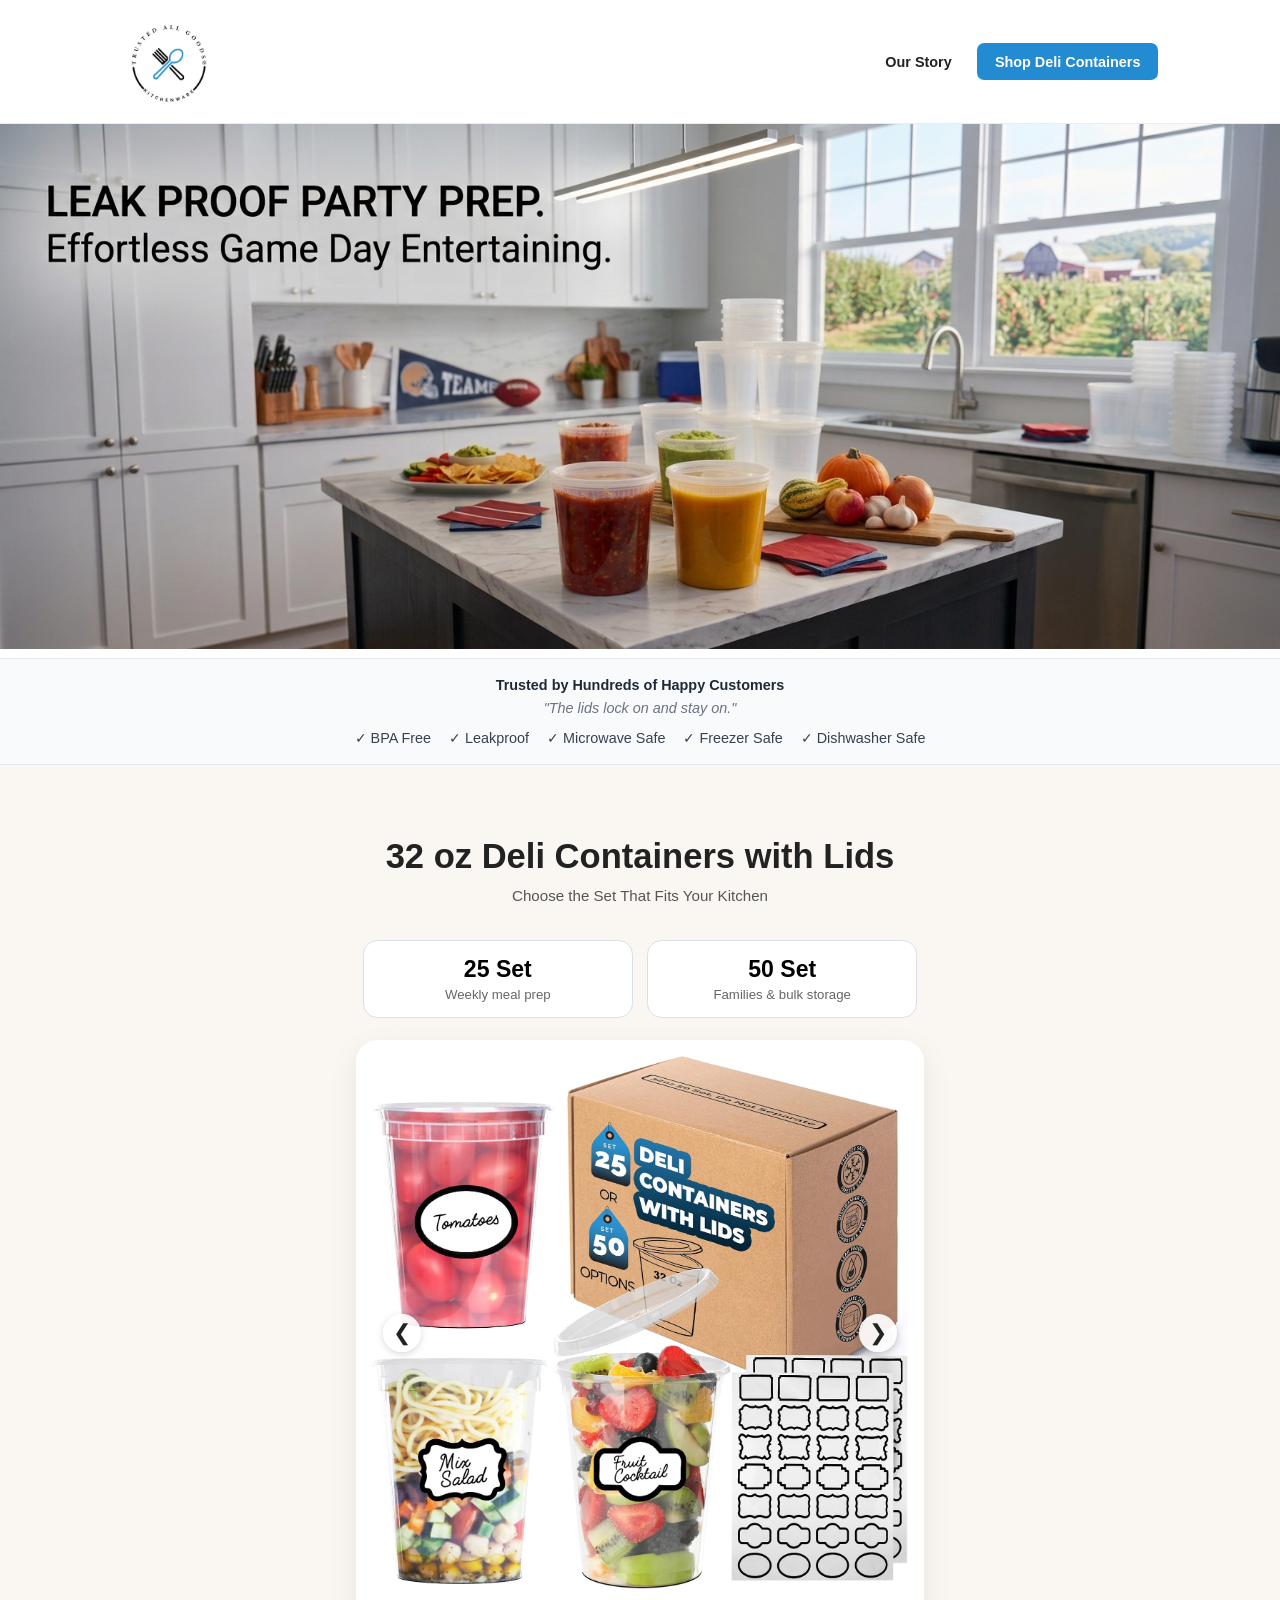
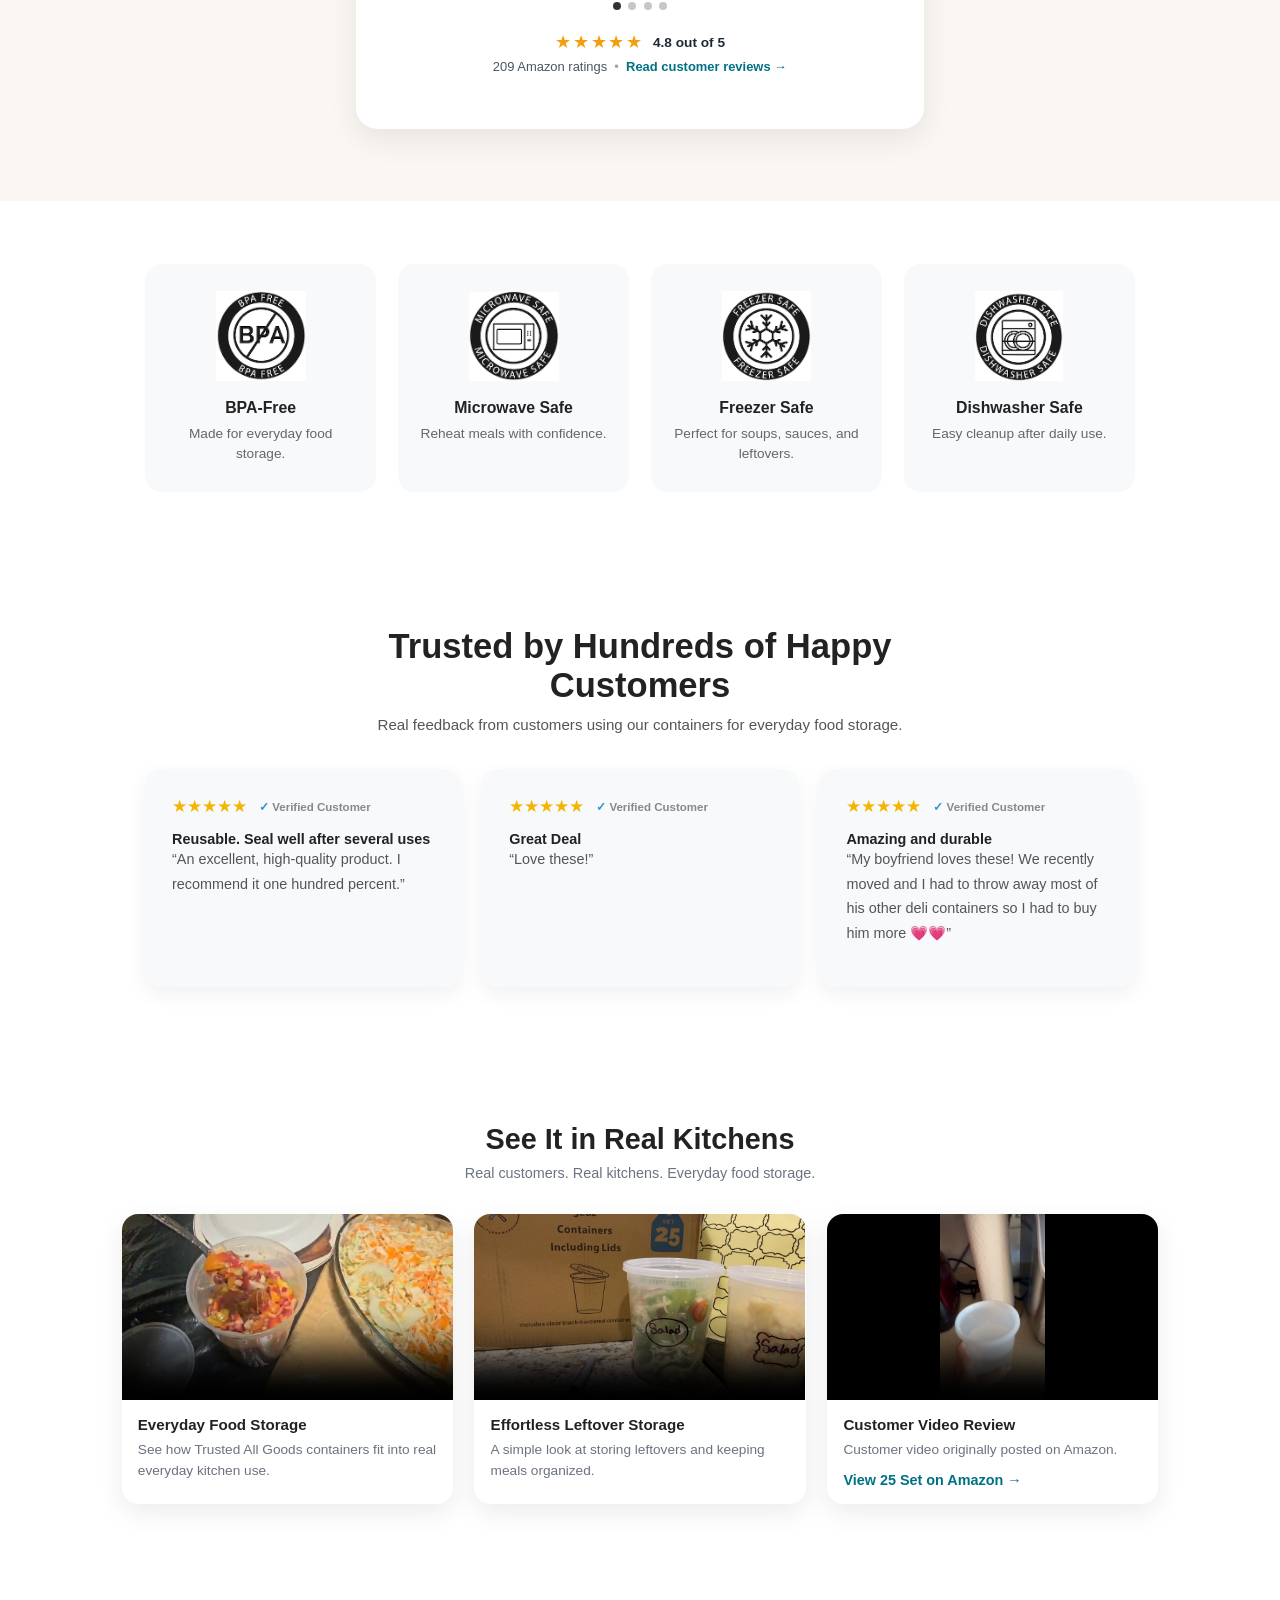
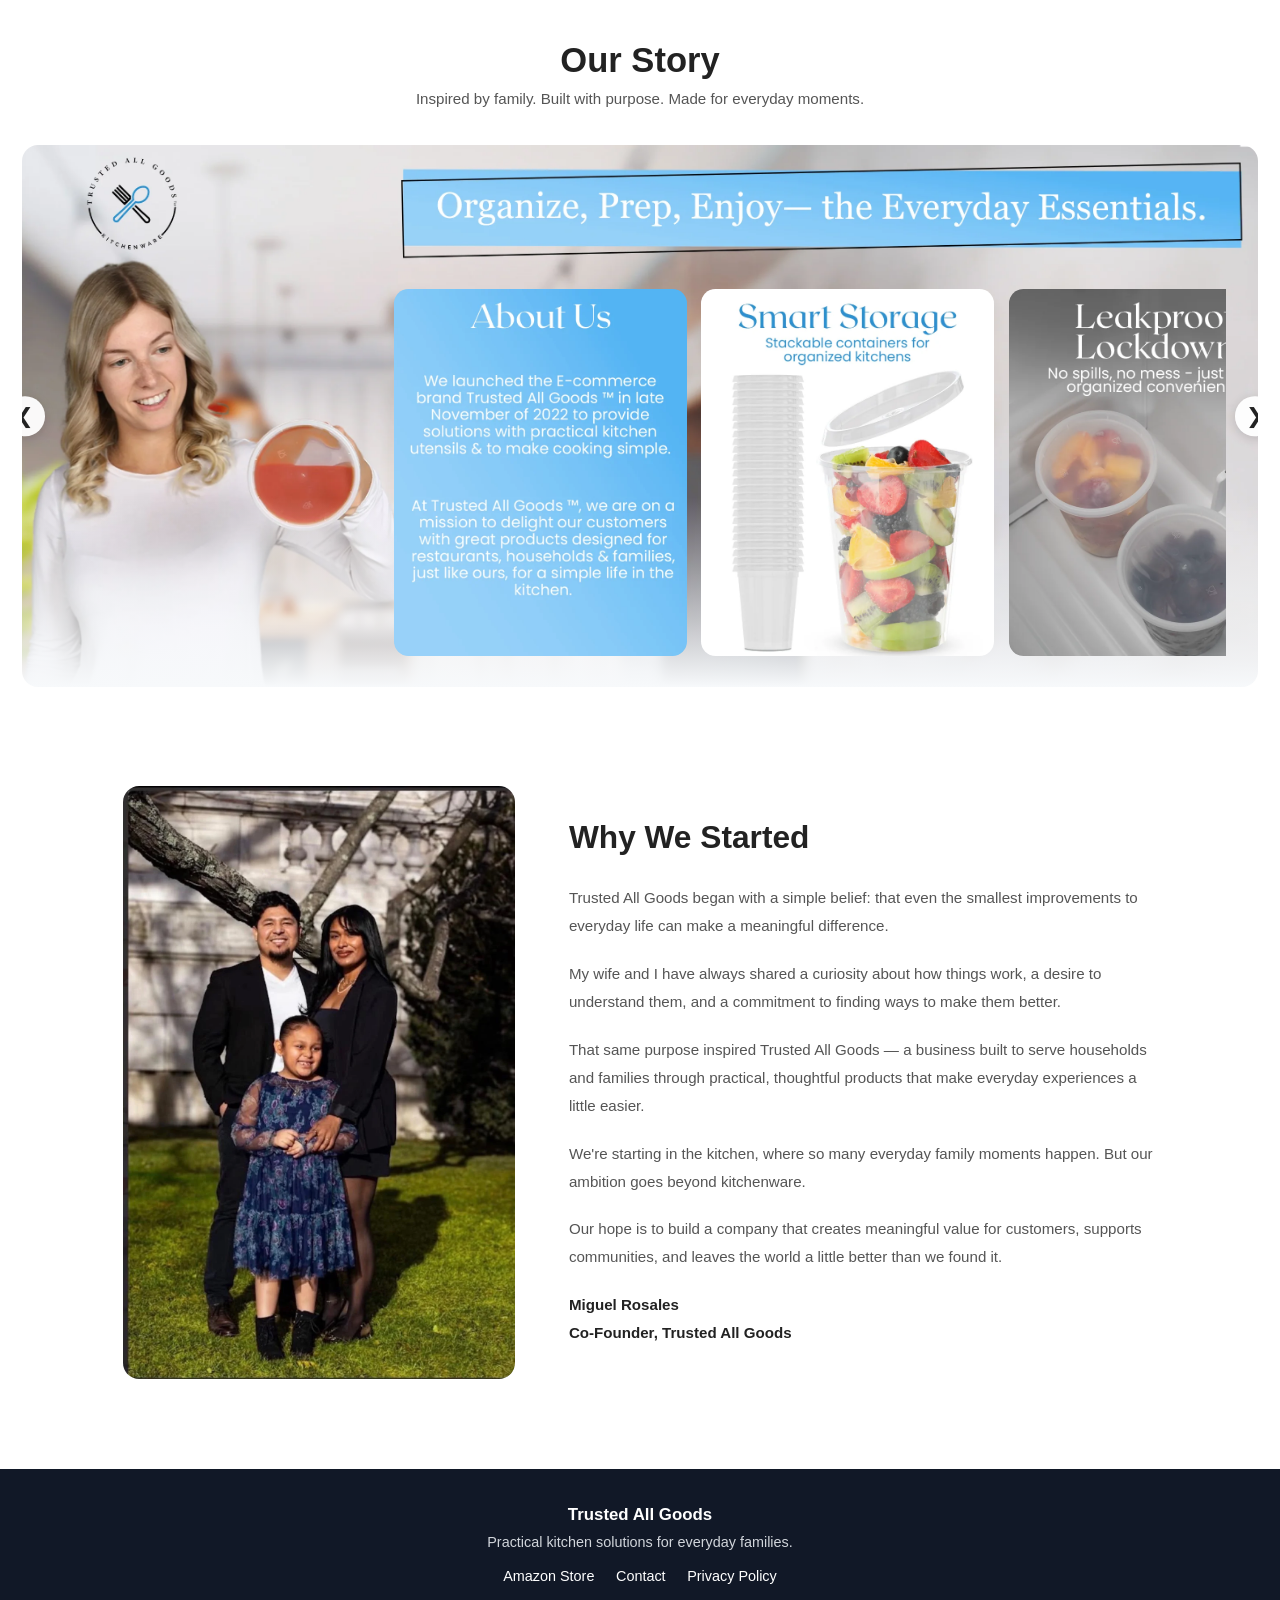
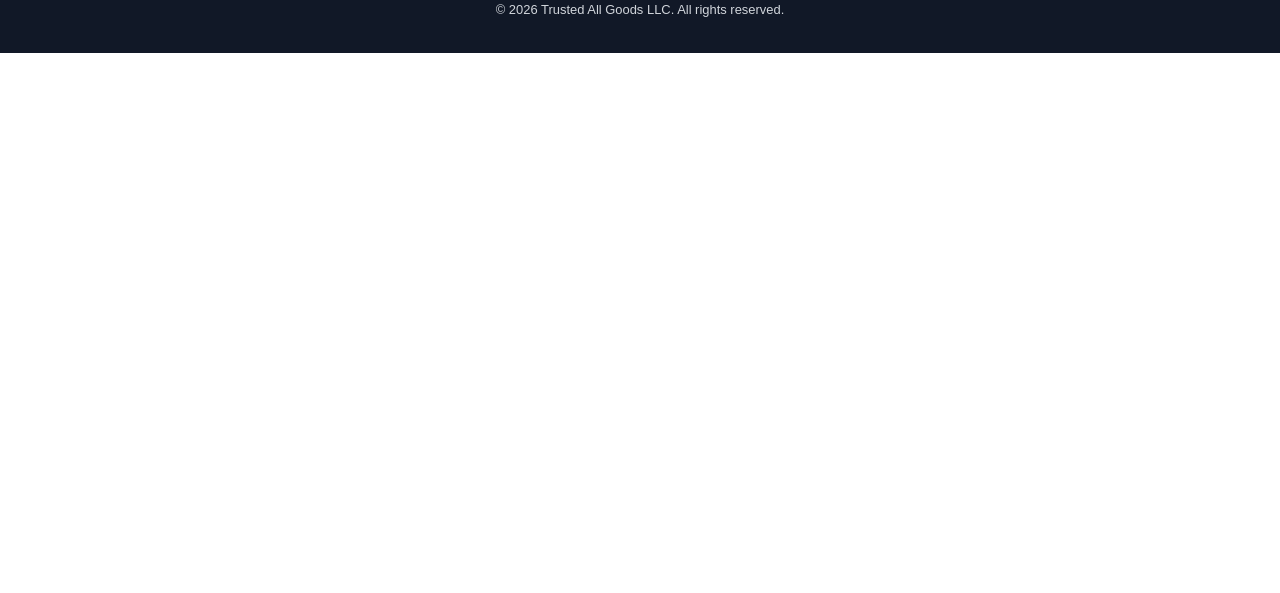
==== commit 87226efa: "Prioritize responsive hero images for faster LCP" ====
--- a/index.html
+++ b/index.html
@@ -7,6 +7,18 @@
 
   <title>Trusted All Goods</title>
   <link rel="icon" type="image/png" href="images/trustedallgoods-logo.png">
+  <!-- Prioritize the hero image for each screen size -->
+  <link rel="preload"
+        as="image"
+        href="images/hero-family-mobile.png"
+        media="(max-width: 768px)"
+        fetchpriority="high">
+
+  <link rel="preload"
+        as="image"
+        href="images/hero-family-banner.png"
+        media="(min-width: 768.01px)"
+        fetchpriority="high">
   <link rel="stylesheet" href="styles.css" />
 
   <!-- Google Analytics -->
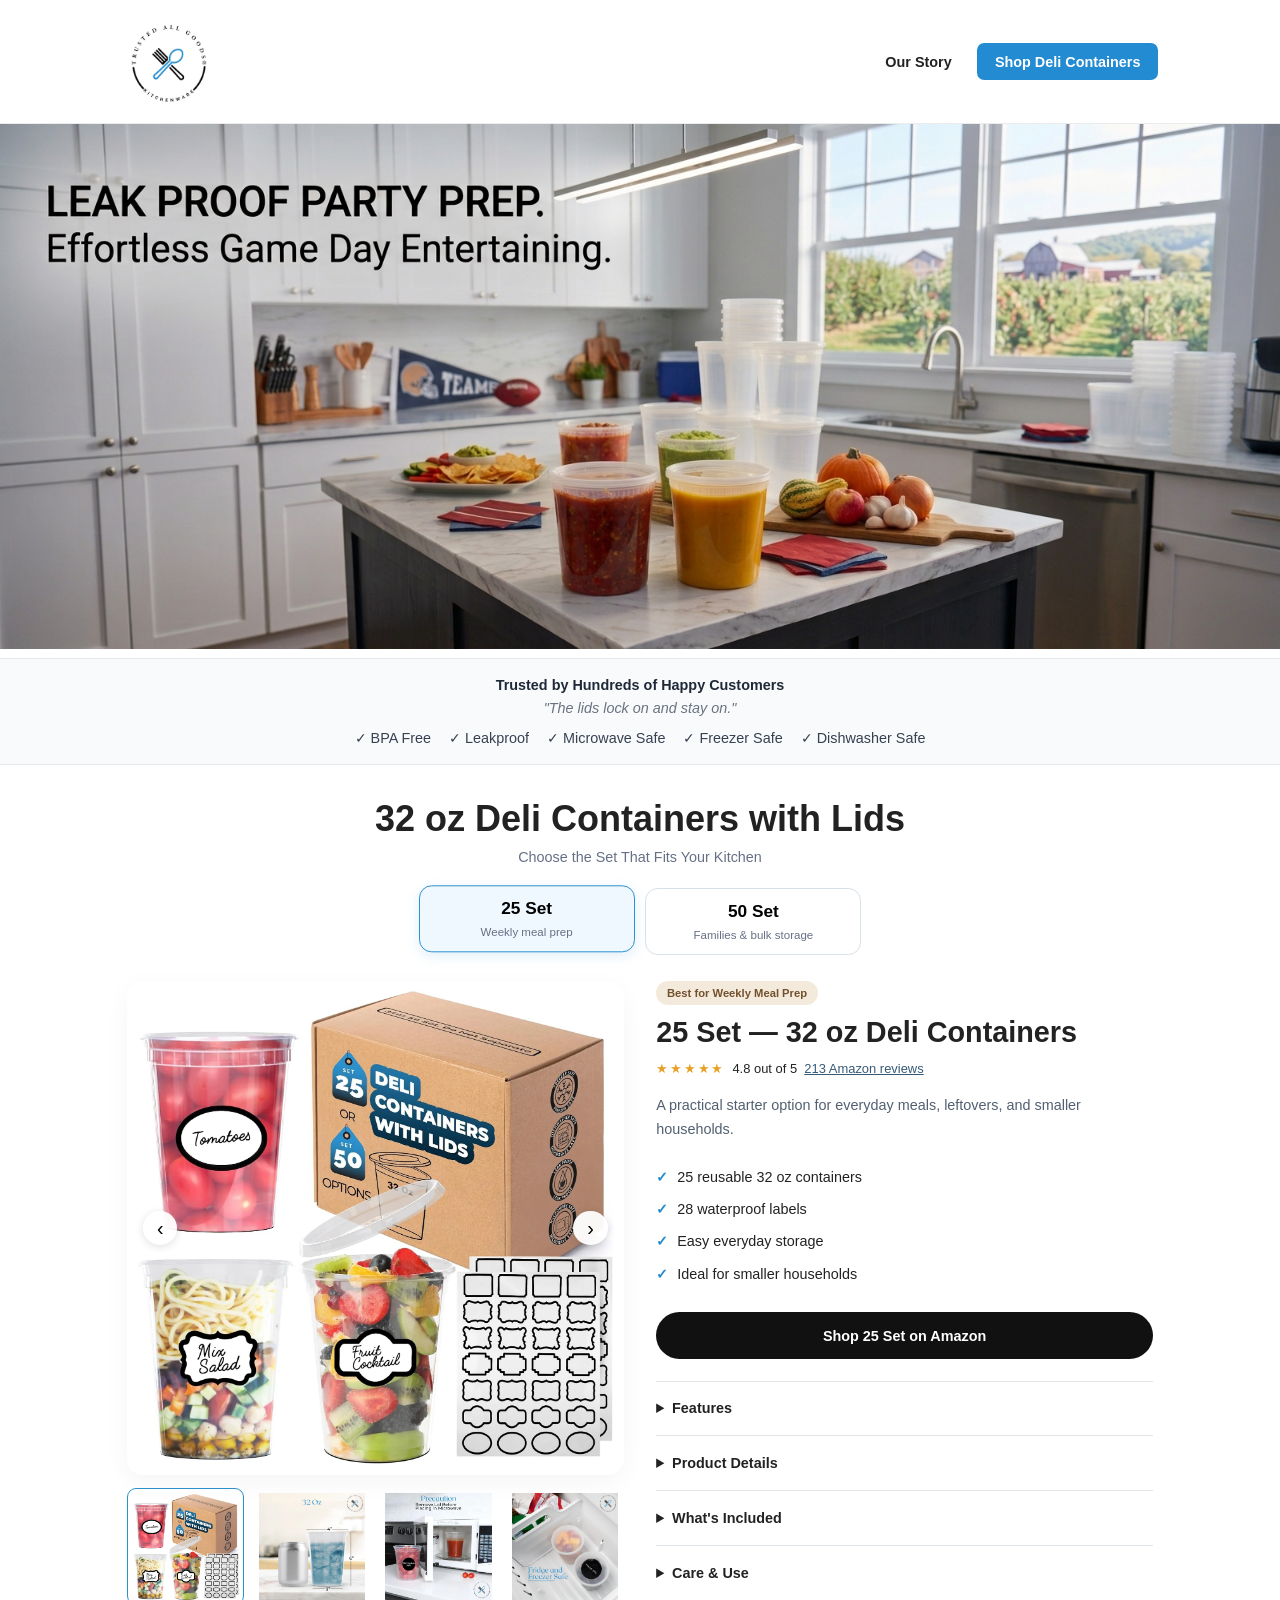
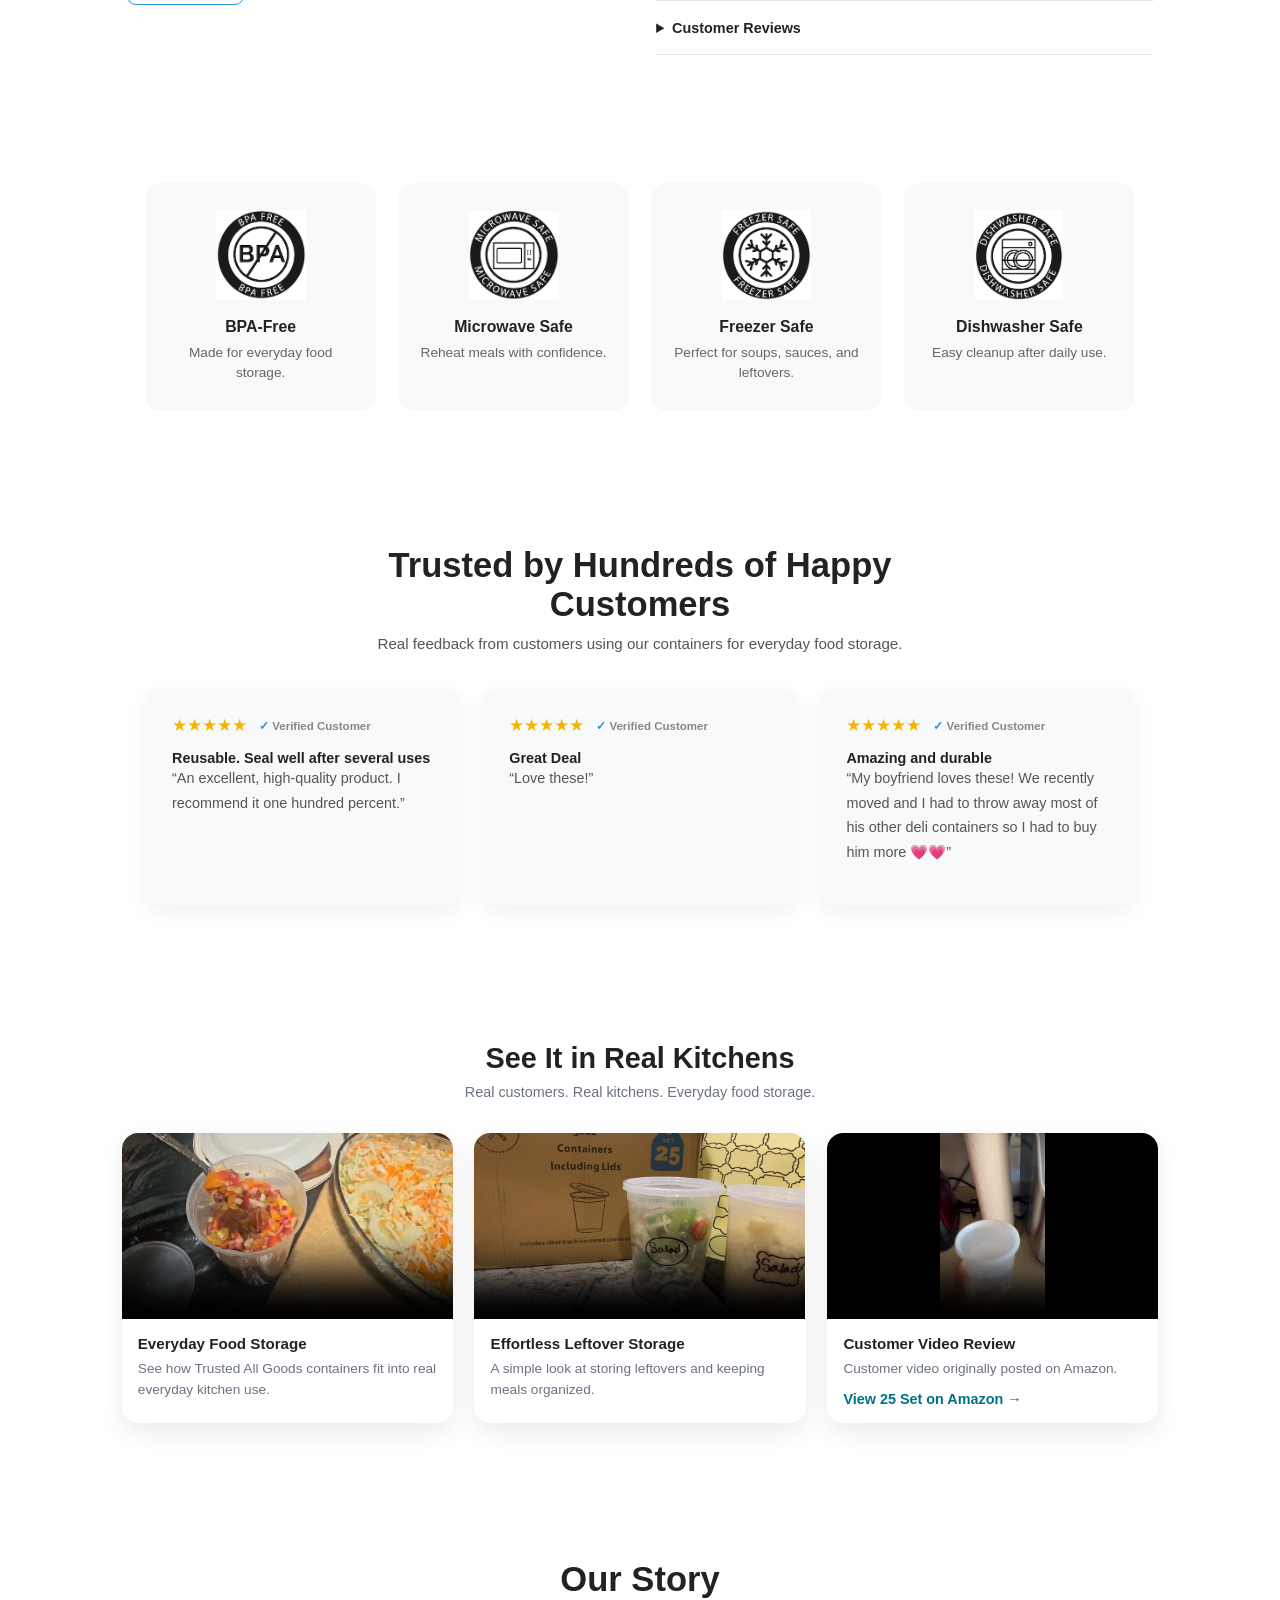
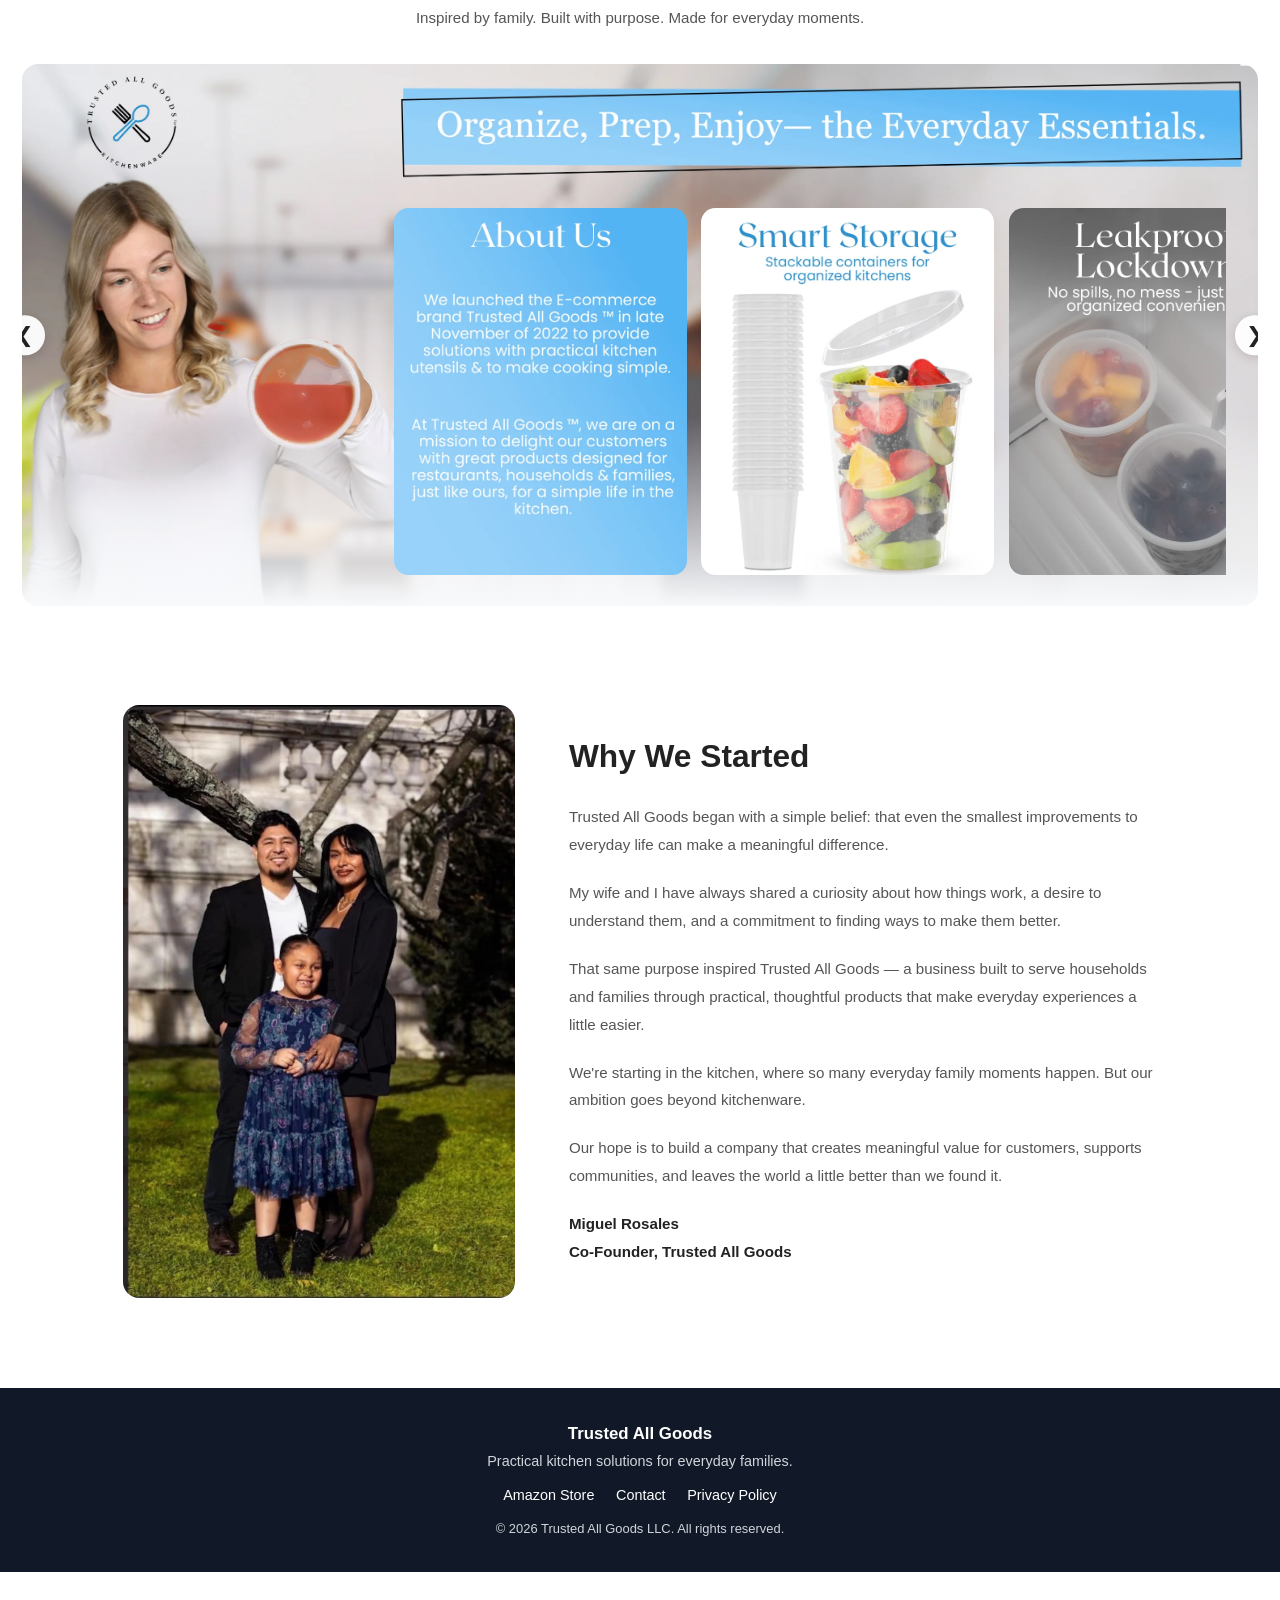
==== commit 5ccdb008: "Integrate Product Comparison 3.0 into homepage" ====
--- a/index.html
+++ b/index.html
@@ -10,7 +10,7 @@
   <!-- Prioritize the hero image for each screen size -->
   <link rel="preload"
         as="image"
-        href="images/hero-family-mobile.png"
+        href="images/hero-family-mobile.webp"
         media="(max-width: 768px)"
         fetchpriority="high">
 
@@ -20,6 +20,7 @@
         media="(min-width: 768.01px)"
         fetchpriority="high">
   <link rel="stylesheet" href="styles.css" />
+  <link rel="stylesheet" href="product-comparison-v3.css" />
 
   <!-- Google Analytics -->
   <script async src="https://www.googletagmanager.com/gtag/js?id=G-TY913LLELT"></script>
@@ -123,429 +124,115 @@
   </section>
 
 
-  <!-- =========================
-       PRODUCT SELECTOR
-  ========================== -->
-
-  <section
-    class="product-comparison"
-    id="product-comparison"
-  >
-
-    <div class="section-header">
-
-      <h2>
-        32 oz Deli Containers with Lids
-      </h2>
-
-      <p>
-        Choose the Set That Fits Your Kitchen
-      </p>
-
-    </div>
-
-
-    <!-- SET SELECTOR BUTTONS -->
-
-    <div class="selector-buttons">
-
-      <button
-        type="button"
-        class="set-button"
-        id="button25"
-        aria-expanded="false"
-      >
-
-        <span class="set-number">
-          25 Set
+  <!-- PRODUCT COMPARISON 3.0 -->
+<main class="comparison product-comparison-v3" id="product-comparison">
+    <header class="section-heading">
+      <h1>32 oz Deli Containers with Lids</h1>
+      <p>Choose the Set That Fits Your Kitchen</p>
+    </header>
+
+    <div class="selector" aria-label="Choose container set">
+      <button class="set-button active" id="button25"
+              type="button" aria-pressed="true">
+        <strong>25 Set</strong>
+        <span>Weekly meal prep</span>
+      </button>
+
+      <button class="set-button" id="button50"
+              type="button" aria-pressed="false">
+        <strong>50 Set</strong>
+        <span>Families &amp; bulk storage</span>
+      </button>
+    </div>
+
+    <div class="product-layout">
+      <div class="gallery">
+        <div class="main-image" id="galleryTouchArea">
+          <img id="mainProductImage"
+               src="images/product-selector-main.webp"
+               alt="Trusted All Goods deli container product gallery">
+
+          <button class="gallery-arrow prev" id="prevImage"
+                  type="button" aria-label="Previous image">‹</button>
+          <button class="gallery-arrow next" id="nextImage"
+                  type="button" aria-label="Next image">›</button>
+        </div>
+
+        <div class="thumbnails" id="thumbnails"
+             aria-label="Product image thumbnails"></div>
+      </div>
+
+      <div class="product-info">
+        <span class="eyebrow" id="productEyebrow">
+          Best for Weekly Meal Prep
         </span>
 
-        <span class="set-label">
-          Weekly meal prep
-        </span>
-
-      </button>
-
-
-      <button
-        type="button"
-        class="set-button"
-        id="button50"
-        aria-expanded="false"
-      >
-
-        <span class="set-number">
-          50 Set
-        </span>
-
-        <span class="set-label">
-          Families & bulk storage
-        </span>
-
-      </button>
-
-    </div>
-
-
-    <div class="desktop-selector">
-
-
-      <!-- =========================
-           25 SET DETAILS
-      ========================== -->
-
-      <aside
-        class="side-panel"
-        id="leftPanel"
-      >
-
-        <div class="details-card">
-
-          <span class="eyebrow">
-            Best for Weekly Meal Prep
-          </span>
-
-          <h2>
-            25 Set
-          </h2>
-
-          <p>
-            A practical starter option for everyday meals,
-            leftovers, and smaller households.
-          </p>
-
-          <ul>
-            <li>25 reusable 32 oz containers</li>
-            <li>28 waterproof labels</li>
-            <li>Easy everyday storage</li>
-            <li>Ideal for smaller households</li>
-          </ul>
-
-          <a
-            href="https://www.amazon.com/dp/B0D96RF93M?maas=maas_adg_4EDBFC688FF0E85F17769658A200C814_afap_abs&ref_=aa_maas&tag=maas"
-            target="_blank"
-            class="shop-button"
-            onclick="trackAmazonClick('Shop 25 Set')"
-          >
-            Shop 25 Set
-          </a>
-
+        <h2 id="productTitle">25 Set — 32 oz Deli Containers</h2>
+
+        <div class="rating">
+          <span class="stars" aria-label="4.8 out of 5 stars">★★★★★</span>
+          <span>4.8 out of 5</span>
+          <a href="https://www.amazon.com/product-reviews/B0D96RF93M"
+             id="reviewsLink" target="_blank"
+             rel="noopener noreferrer">213 Amazon reviews</a>
         </div>
 
-      </aside>
-
-
-      <!-- =========================
-           PRODUCT IMAGE CAROUSEL
-      ========================== -->
-
-      <div class="product-stage">
-
-        <div
-          class="product-carousel"
-          id="productCarousel"
-        >
-
-
-          <!-- CAROUSEL IMAGES -->
-
-          <div class="carousel-track">
-
-
-            <!-- IMAGE 1 -->
-
-            <div class="product-carousel-slide active">
-
-              <img
-                src="images/product-selector-main.png"
-                alt="Trusted All Goods 25 and 50 set deli container options"
-              />
-
-
-              <!-- 25 SET HOTSPOT -->
-
-              <button
-                type="button"
-                class="image-hotspot hotspot-25"
-                id="hotspot25"
-                aria-label="View 25 set details"
-              ></button>
-
-
-              <!-- 50 SET HOTSPOT -->
-
-              <button
-                type="button"
-                class="image-hotspot hotspot-50"
-                id="hotspot50"
-                aria-label="View 50 set details"
-              ></button>
-
-            </div>
-
-
-            <!-- IMAGE 2 -->
-
-            <div class="product-carousel-slide">
-
-              <img
-                src="images/product-image-02.png"
-                alt="Trusted All Goods deli container product image 2"
-              />
-
-            </div>
-
-
-            <!-- IMAGE 3 -->
-
-            <div class="product-carousel-slide">
-
-              <img
-                src="images/product-image-03.png"
-                alt="Trusted All Goods deli container product image 3"
-              />
-
-            </div>
-
-
-            <!-- IMAGE 4 -->
-
-            <div class="product-carousel-slide">
-
-              <img
-                src="images/product-image-04.png"
-                alt="Trusted All Goods deli container product image 4"
-              />
-
-            </div>
-
-          </div>
-
-
-          <!-- PREVIOUS IMAGE -->
-
-          <button
-            type="button"
-            class="carousel-arrow carousel-arrow-left"
-            id="carouselPrev"
-            aria-label="Previous product image"
-          >
-            &#10094;
-          </button>
-
-
-          <!-- NEXT IMAGE -->
-
-          <button
-            type="button"
-            class="carousel-arrow carousel-arrow-right"
-            id="carouselNext"
-            aria-label="Next product image"
-          >
-            &#10095;
-          </button>
-
-
-          <!-- PRODUCT CAROUSEL DOTS -->
-
-          <div
-            class="product-carousel-dots"
-            aria-label="Product image navigation"
-          >
-
-            <button
-              type="button"
-              class="carousel-dot active"
-              data-slide="0"
-              aria-label="View product image 1"
-            ></button>
-
-            <button
-              type="button"
-              class="carousel-dot"
-              data-slide="1"
-              aria-label="View product image 2"
-            ></button>
-
-            <button
-              type="button"
-              class="carousel-dot"
-              data-slide="2"
-              aria-label="View product image 3"
-            ></button>
-
-            <button
-              type="button"
-              class="carousel-dot"
-              data-slide="3"
-              aria-label="View product image 4"
-            ></button>
-
-          </div>
-
+        <p class="description" id="productDescription">
+          A practical starter option for everyday meals,
+          leftovers, and smaller households.
+        </p>
+
+        <ul class="benefits" id="productBenefits"></ul>
+
+        <a class="amazon-button" id="amazonButton" onclick="trackAmazonClick(this.textContent.trim())"
+           href="https://www.amazon.com/dp/B0D96RF93M?maas=maas_adg_4EDBFC688FF0E85F17769658A200C814_afap_abs&amp;ref_=aa_maas&amp;tag=maas"
+           target="_blank" rel="noopener noreferrer">
+          Shop 25 Set on Amazon
+        </a>
+
+        <div class="accordions">
+          <details>
+            <summary>Features</summary>
+            <ul>
+              <li>Reusable 32 oz food storage containers</li>
+              <li>Stackable design for everyday organization</li>
+              <li>Suitable for meal preparation and leftovers</li>
+            </ul>
+          </details>
+
+          <details>
+            <summary>Product Details</summary>
+            <p>Capacity: 32 US fluid ounces per container.</p>
+          </details>
+
+          <details>
+            <summary>What's Included</summary>
+            <p id="includedContent">25 containers and 28 waterproof labels.</p>
+          </details>
+
+          <details>
+            <summary>Care &amp; Use</summary>
+            <p>
+              Follow the product's care instructions for microwave,
+              freezer, and dishwasher use.
+            </p>
+          </details>
+
+          <details>
+            <summary>Customer Reviews</summary>
+            <p>
+              Read verified customer feedback on Amazon.
+              <a id="accordionReviewsLink"
+                 href="https://www.amazon.com/product-reviews/B0D96RF93M"
+                 target="_blank" rel="noopener noreferrer">
+                View Amazon reviews
+              </a>
+            </p>
+          </details>
         </div>
-<a
-          href="https://www.amazon.com/product-reviews/B0D96RF93M"
-          target="_blank"
-          rel="noopener noreferrer"
-          class="amazon-social-proof"
-          aria-label="Read Trusted All Goods customer reviews on Amazon"
-        >
-          <div class="amazon-rating-row">
-            <span class="amazon-stars" aria-hidden="true">★★★★★</span>
-
-            <span class="amazon-score">
-              4.8 out of 5
-            </span>
-          </div>
-
-          <div class="amazon-review-row">
-            <span class="amazon-rating-count">
-              209 Amazon ratings
-            </span>
-
-            <span class="amazon-review-divider" aria-hidden="true">•</span>
-
-            <span class="amazon-reviews-link">
-              Read customer reviews →
-            </span>
-          </div>
-        </a>
-      </div>
-
-
-      <!-- =========================
-           50 SET DETAILS
-      ========================== -->
-
-      <aside
-        class="side-panel"
-        id="rightPanel"
-      >
-
-        <div class="details-card">
-
-          <span class="eyebrow">
-            Best for Families & Bulk Storage
-          </span>
-
-          <h2>
-            50 Set
-          </h2>
-
-          <p>
-            A larger option for families, restaurants,
-            bulk storage, and high-volume kitchen use.
-          </p>
-
-          <ul>
-            <li>50 reusable 32 oz containers</li>
-            <li>56 waterproof labels</li>
-            <li>Great for bulk food storage</li>
-            <li>Best value per container</li>
-          </ul>
-
-          <a
-            href="https://www.amazon.com/dp/B0CK5H19VG?maas=maas_adg_9DBB0D6C2F54A756518C25DAF8F27591_afap_abs&ref_=aa_maas&tag=maas"
-            target="_blank"
-            class="shop-button"
-            onclick="trackAmazonClick('Shop 50 Set')"
-          >
-            Shop 50 Set
-          </a>
-
-        </div>
-
-      </aside>
-
-
-      <!-- =========================
-           MOBILE DETAILS
-      ========================== -->
-
-      <div class="mobile-details">
-
-
-        <!-- MOBILE 25 SET -->
-
-        <article
-          class="mobile-panel"
-          id="mobile25"
-        >
-
-          <div class="details-card">
-
-            <span class="eyebrow">
-              Best for Weekly Meal Prep
-            </span>
-
-            <h2>
-              25 Set
-            </h2>
-
-            <ul>
-              <li>25 reusable 32 oz containers</li>
-              <li>28 waterproof labels</li>
-              <li>Easy everyday storage</li>
-              <li>Ideal for smaller households</li>
-            </ul>
-
-            <a
-              href="https://www.amazon.com/dp/B0D96RF93M?maas=maas_adg_4EDBFC688FF0E85F17769658A200C814_afap_abs&ref_=aa_maas&tag=maas"
-              target="_blank"
-              class="shop-button"
-              onclick="trackAmazonClick('Shop 25 Set Mobile')"
-            >
-              Shop 25 Set
-            </a>
-
-          </div>
-
-        </article>
-
-
-        <!-- MOBILE 50 SET -->
-
-        <article
-          class="mobile-panel"
-          id="mobile50"
-        >
-
-          <div class="details-card">
-
-            <span class="eyebrow">
-              Best for Families & Bulk Storage
-            </span>
-
-            <h2>
-              50 Set
-            </h2>
-
-            <ul>
-              <li>50 reusable 32 oz containers</li>
-              <li>56 waterproof labels</li>
-              <li>Great for bulk food storage</li>
-              <li>Best value per container</li>
-            </ul>
-
-            <a
-              href="https://www.amazon.com/dp/B0CK5H19VG?maas=maas_adg_9DBB0D6C2F54A756518C25DAF8F27591_afap_abs&ref_=aa_maas&tag=maas"
-              target="_blank"
-              class="shop-button"
-              onclick="trackAmazonClick('Shop 50 Set Mobile')"
-            >
-              Shop 50 Set
-            </a>
-
-          </div>
-
-        </article>
-
-      </div>
-
-    </div>
-
-  </section>
+      </div>
+    </div>
+  </main>
 
   <!-- =========================
        TRUST SECTION
--- a/styles.css
+++ b/styles.css
@@ -859,7 +859,7 @@
     height: auto;
     min-height: 0;
     aspect-ratio: 9 / 16;
-    background-image: url("./images/hero-family-mobile.png");
+    background-image: url("./images/hero-family-mobile.webp");
     background-size: contain;
     background-position: center top;
     background-repeat: no-repeat;
--- a/product-comparison-v3.css
+++ b/product-comparison-v3.css
@@ -0,0 +1,248 @@
+/* Product Comparison 3.0 */
+
+.product-comparison-v3 {
+      max-width: 1180px;
+      margin: auto;
+      padding: 36px 20px 72px;
+    }
+
+.product-comparison-v3 .section-heading {
+      text-align: center;
+      margin-bottom: 26px;
+    }
+
+.product-comparison-v3 .section-heading h1 {
+      font-size: clamp(1.7rem, 4vw, 2.5rem);
+      margin: 0 0 10px;
+    }
+
+.product-comparison-v3 .section-heading p {
+      color: #667085;
+      margin: 0;
+    }
+
+.product-comparison-v3 .selector {
+      display: flex;
+      justify-content: center;
+      gap: 12px;
+      margin-bottom: 28px;
+    }
+
+.product-comparison-v3 .set-button {
+      flex: 1;
+      max-width: 240px;
+      min-height: 75px;
+      padding: 12px;
+      border: 2px solid #d8e1e8;
+      border-radius: 14px;
+      background: white;
+      cursor: pointer;
+      font: inherit;
+    }
+
+.product-comparison-v3 .set-button.active {
+    border-color: #2c92cf;
+    background: #eff8ff;
+    box-shadow: 0 4px 14px rgba(44, 146, 207, 0.15);
+    }
+
+.product-comparison-v3 .set-button:not(.active) {
+    border-color: #d8e1e8;
+    background: #ffffff;
+    box-shadow: none;
+    }
+
+.product-comparison-v3 .set-button strong {
+      display: block;
+      font-size: 1.2rem;
+      margin-bottom: 5px;
+    }
+
+.product-comparison-v3 .set-button span {
+      font-size: .8rem;
+      color: #667085;
+    }
+
+.product-comparison-v3 .product-layout {
+      display: grid;
+      grid-template-columns: 1fr 1fr;
+      gap: 36px;
+      align-items: start;
+    }
+
+.product-comparison-v3 .gallery, .product-comparison-v3 .product-info {
+      min-width: 0;
+    }
+
+.product-comparison-v3 .main-image {
+      position: relative;
+      background: white;
+      border-radius: 18px;
+      padding: 12px;
+      box-shadow: 0 8px 28px #0000000b;
+    }
+
+.product-comparison-v3 .main-image img {
+      display: block;
+      width: 100%;
+      height: auto;
+      border-radius: 10px;
+    }
+
+.product-comparison-v3 .gallery-arrow {
+      position: absolute;
+      top: 50%;
+      transform: translateY(-50%);
+      border: 0;
+      background: #fffffff0;
+      border-radius: 50%;
+      width: 38px;
+      height: 38px;
+      cursor: pointer;
+      font-size: 22px;
+      box-shadow: 0 2px 10px #00000020;
+    }
+
+.product-comparison-v3 .gallery-arrow.prev { left: 18px; }
+
+.product-comparison-v3 .gallery-arrow.next { right: 18px; }
+
+.product-comparison-v3 .thumbnails {
+      display: grid;
+      grid-template-columns: repeat(4, 1fr);
+      gap: 10px;
+      margin-top: 14px;
+    }
+
+.product-comparison-v3 .thumbnail {
+      border: 2px solid transparent;
+      border-radius: 10px;
+      background: white;
+      padding: 5px;
+      cursor: pointer;
+    }
+
+.product-comparison-v3 .thumbnail.active { border-color: #2c92cf; }
+
+.product-comparison-v3 .thumbnail img {
+      display: block;
+      width: 100%;
+      aspect-ratio: 1;
+      object-fit: contain;
+    }
+
+.product-comparison-v3 .product-info h2 {
+      font-size: clamp(1.5rem, 3vw, 2rem);
+      margin: 0 0 12px;
+    }
+
+.product-comparison-v3 .rating {
+      display: inline-flex;
+      flex-wrap: wrap;
+      align-items: center;
+      gap: 8px;
+      font-size: .9rem;
+      margin-bottom: 20px;
+    }
+
+.product-comparison-v3 .stars { color: #e7a126; letter-spacing: 2px; }
+
+.product-comparison-v3 .rating a { color: #365a76; }
+
+.product-comparison-v3 .eyebrow {
+      display: inline-block;
+      color: #72512e;
+      background: #f4eadb;
+      border-radius: 20px;
+      padding: 7px 12px;
+      font-size: .78rem;
+      font-weight: bold;
+      margin-bottom: 12px;
+    }
+
+.product-comparison-v3 .description {
+      color: #526071;
+      line-height: 1.65;
+    }
+
+.product-comparison-v3 .benefits {
+      list-style: none;
+      padding: 0;
+      margin: 22px 0;
+    }
+
+.product-comparison-v3 .benefits li {
+      padding: 6px 0;
+      line-height: 1.5;
+    }
+
+.product-comparison-v3 .benefits li::before {
+      content: "✓";
+      color: #238bd1;
+      font-weight: bold;
+      margin-right: 10px;
+    }
+
+.product-comparison-v3 .amazon-button {
+      display: block;
+      text-align: center;
+      background: #111;
+      color: white;
+      border-radius: 30px;
+      padding: 17px 20px;
+      text-decoration: none;
+      font-weight: bold;
+      margin: 24px 0;
+    }
+
+.product-comparison-v3 .amazon-button:hover { background: #333; }
+
+.product-comparison-v3 .accordions {
+      border-top: 1px solid #e0e5ea;
+    }
+
+.product-comparison-v3 details {
+      border-bottom: 1px solid #e0e5ea;
+      padding: 17px 0;
+    }
+
+.product-comparison-v3 summary {
+    cursor: pointer;
+    font-weight: bold;
+    list-style-position: inside;
+    padding: 4px 0;
+    }
+
+.product-comparison-v3 details p, .product-comparison-v3 details li {
+      color: #526071;
+      line-height: 1.6;
+    }
+
+@media (max-width: 768px) {
+.product-comparison-v3 { padding: 28px 16px 60px; }
+
+.product-comparison-v3 .product-layout {
+        grid-template-columns: 1fr;
+        gap: 24px;
+      }
+
+.product-comparison-v3 .selector { gap: 10px; }
+
+.product-comparison-v3 .set-button { min-height: 72px; }
+
+.product-comparison-v3 .set-button strong { font-size: 1.1rem; }
+
+.product-comparison-v3 .main-image { padding: 8px; }
+
+.product-comparison-v3 .product-info h2 { font-size: 1.55rem; }
+
+
+    
+}
+
+.product-comparison-v3 #productEyebrow {
+       scroll-margin-top: 24px;
+    }
+
+
+  
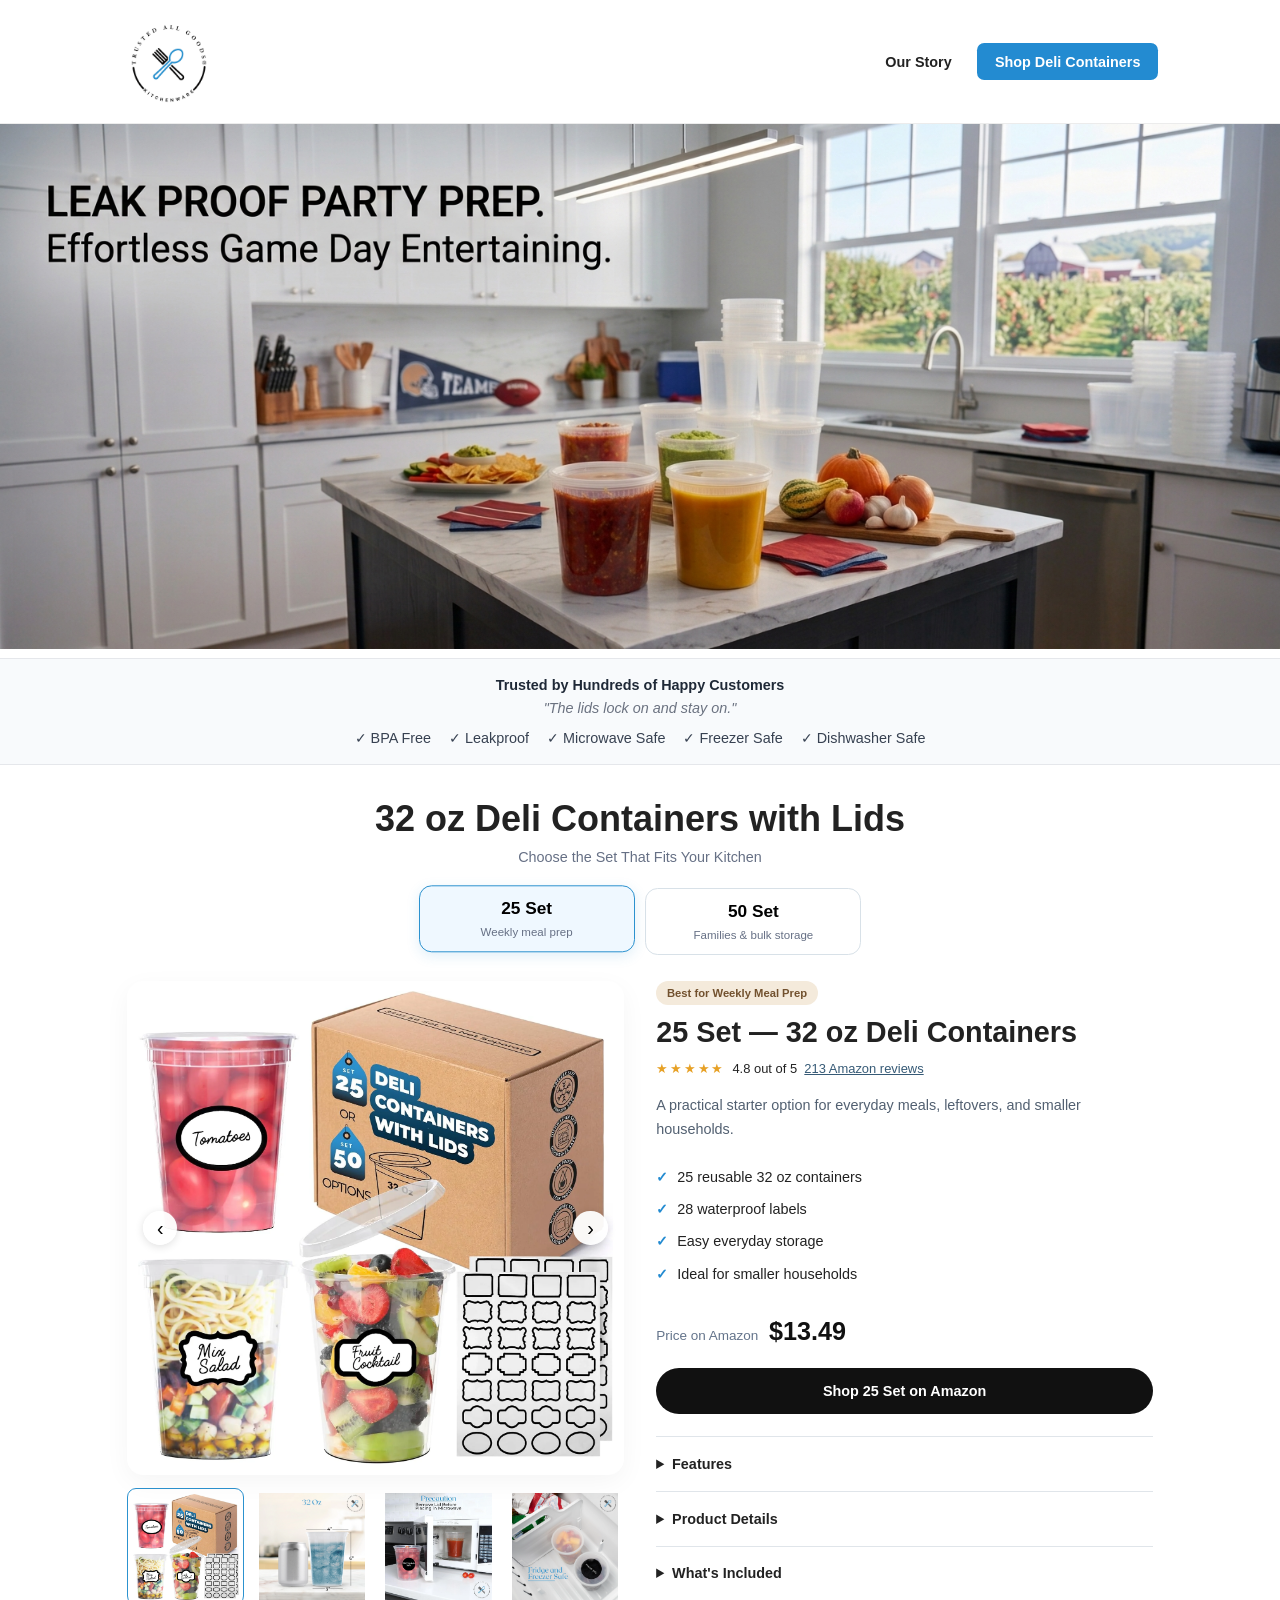
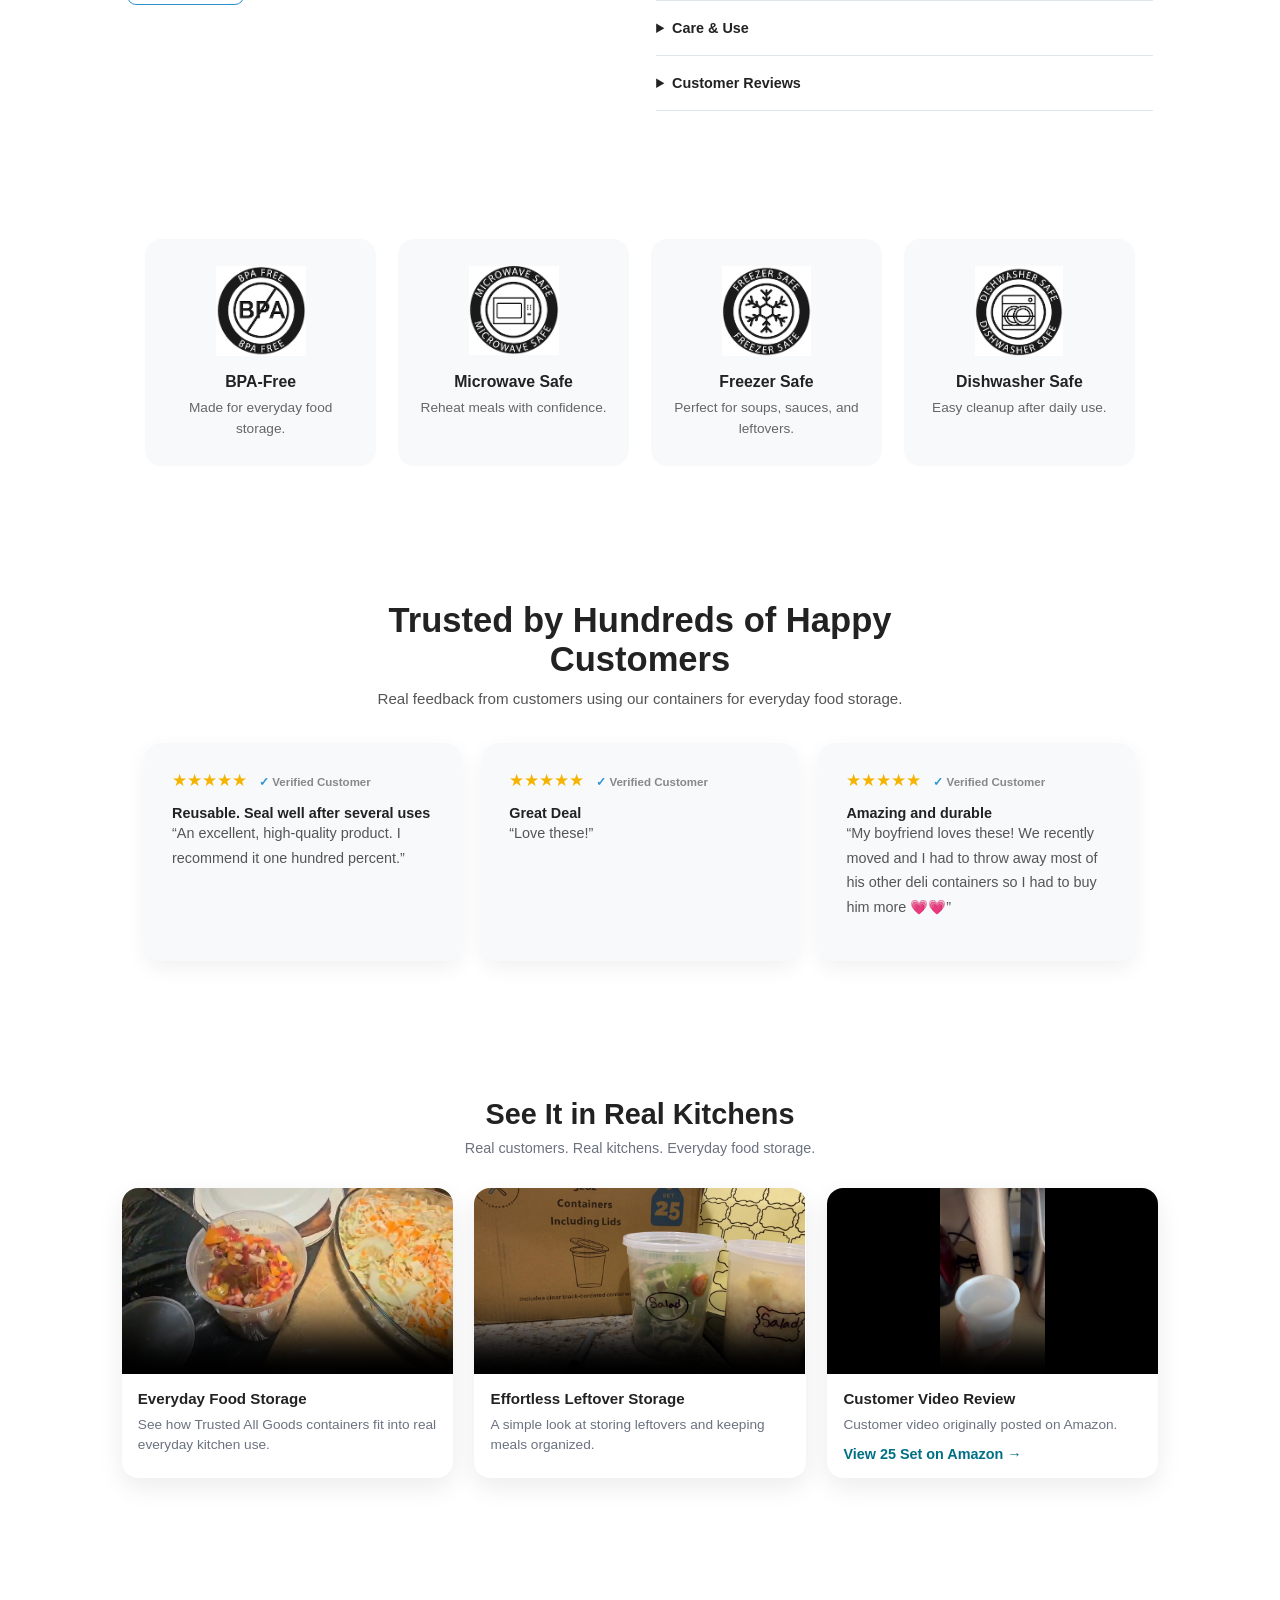
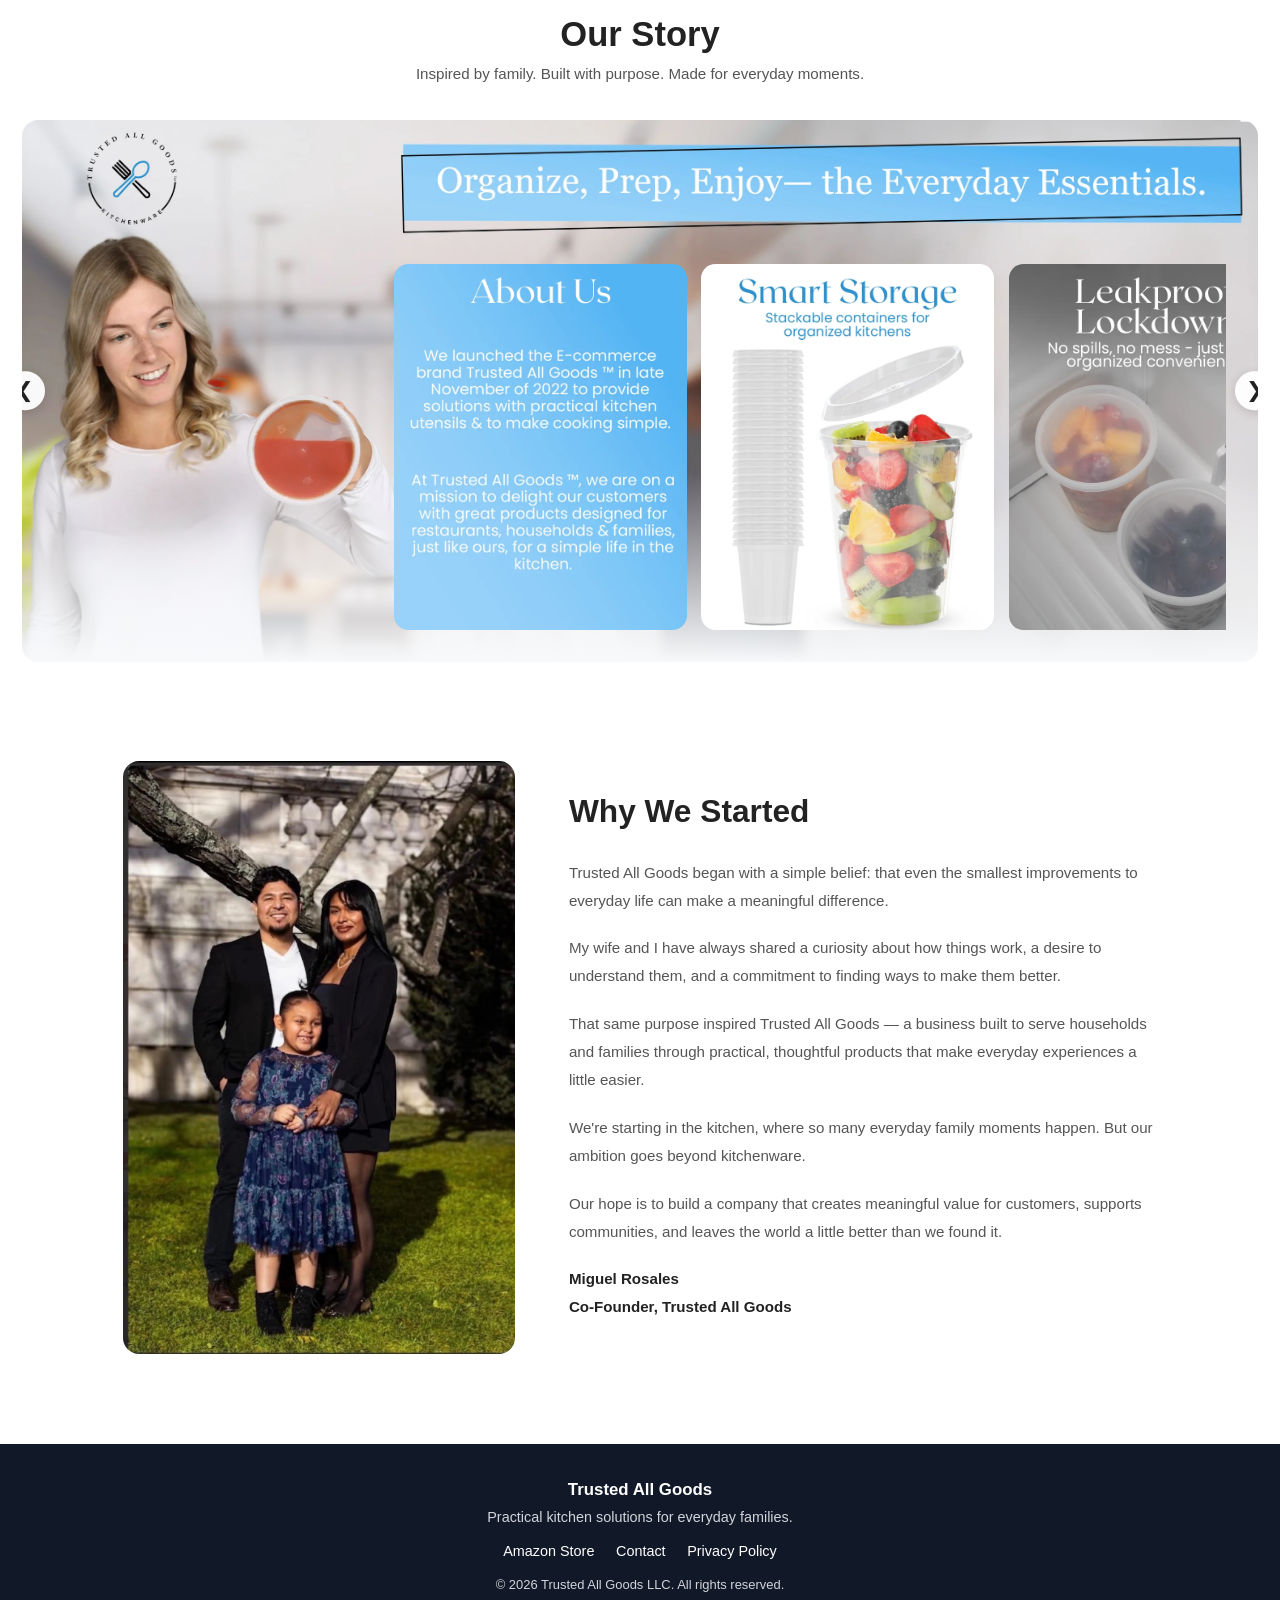
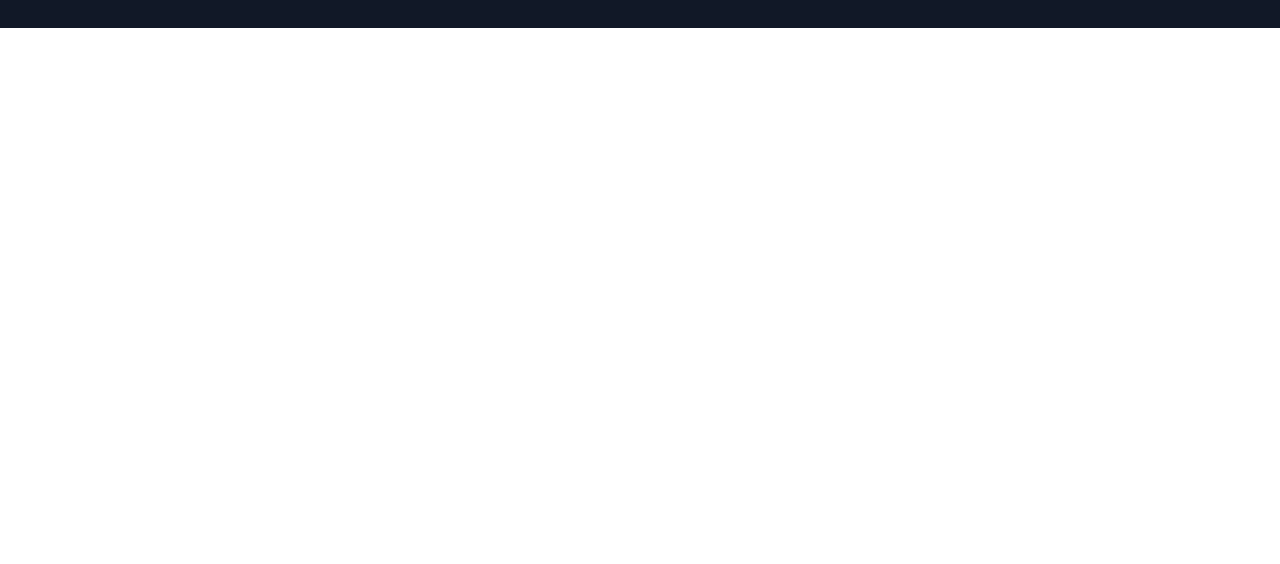
==== commit e61e96b7: "Add dynamic product pricing and remove completed prototype" ====
--- a/index.html
+++ b/index.html
@@ -184,6 +184,13 @@
 
         <ul class="benefits" id="productBenefits"></ul>
 
+        <div class="product-price">
+          <div class="product-price-info">
+            <span class="product-price-label">Price on Amazon</span>
+            <strong id="productPrice"></strong>
+          </div>
+        </div>
+
         <a class="amazon-button" id="amazonButton" onclick="trackAmazonClick(this.textContent.trim())"
            href="https://www.amazon.com/dp/B0D96RF93M?maas=maas_adg_4EDBFC688FF0E85F17769658A200C814_afap_abs&amp;ref_=aa_maas&amp;tag=maas"
            target="_blank" rel="noopener noreferrer">
@@ -194,20 +201,21 @@
           <details>
             <summary>Features</summary>
             <ul>
-              <li>Reusable 32 oz food storage containers</li>
-              <li>Stackable design for everyday organization</li>
-              <li>Suitable for meal preparation and leftovers</li>
+              <li><strong>Leakproof & Airtight:</strong> Secure lids prevent spills and keep food fresh</li>
+              <li><strong>Microwave & Freezer Safe:</strong> Reheat or store directly without transferring</li>
+              <li><strong>Dishwasher Safe:</strong> Easy cleanup</li>
+              <li><strong>BPA-Free Plastic:</strong> Safe for food storage</li>
             </ul>
-          </details>
+            </details>
 
           <details>
             <summary>Product Details</summary>
-            <p>Capacity: 32 US fluid ounces per container.</p>
+            <p>Are you tired of rummaging through your kitchen for the right-sized container? One that offers both the right dimension and capacity? Say hello to the Trusted All Goods 32 oz deli containers with lids, offering you a 25-pack or 50-pack of great containers that strike the perfect balance between form and function.</p>
           </details>
 
           <details>
             <summary>What's Included</summary>
-            <p id="includedContent">25 containers and 28 waterproof labels.</p>
+            <p id="includedContent"></p>
           </details>
 
           <details>
--- a/styles.css
+++ b/styles.css
@@ -1,7 +1,6 @@
-object-fit: cover;
-
+.ugc-video {
+  object-fit: cover;
   background: #000;
-
 }
 
 .ugc-video-vertical {
--- a/product-comparison-v3.css
+++ b/product-comparison-v3.css
@@ -244,5 +244,54 @@
        scroll-margin-top: 24px;
     }
 
+/* Product Comparison 3.0 — Features list */
+.product-comparison-v3 .accordions details ul {
+  list-style: none;
+  padding-left: 0;
+  margin-left: 0;
+}
+
+.product-comparison-v3 .accordions details li {
+  list-style: none;
+  padding-left: 0;
+  margin-left: 0;
+}
+
+.product-comparison-v3 .accordions details li::before {
+  content: none;
+}
+
+/* Product Comparison 3.0 — Pricing */
+
+.product-comparison-v3 .product-price {
+  margin: 28px 0 22px;
+}
+
+.product-comparison-v3 .product-price-info {
+  display: flex;
+  align-items: baseline;
+  gap: 12px;
+  flex-wrap: wrap;
+}
+
+.product-comparison-v3 .product-price-label {
+  font-size: 15px;
+  color: #64748b;
+}
+
+.product-comparison-v3 #productPrice {
+  font-size: 28px;
+  font-weight: 700;
+  color: #111;
+  line-height: 1.2;
+}
+
+.product-comparison-v3 .product-price-note {
+  display: block;
+  margin-top: 5px;
+  font-size: 12px;
+  color: #64748b;
+}
+
 
   
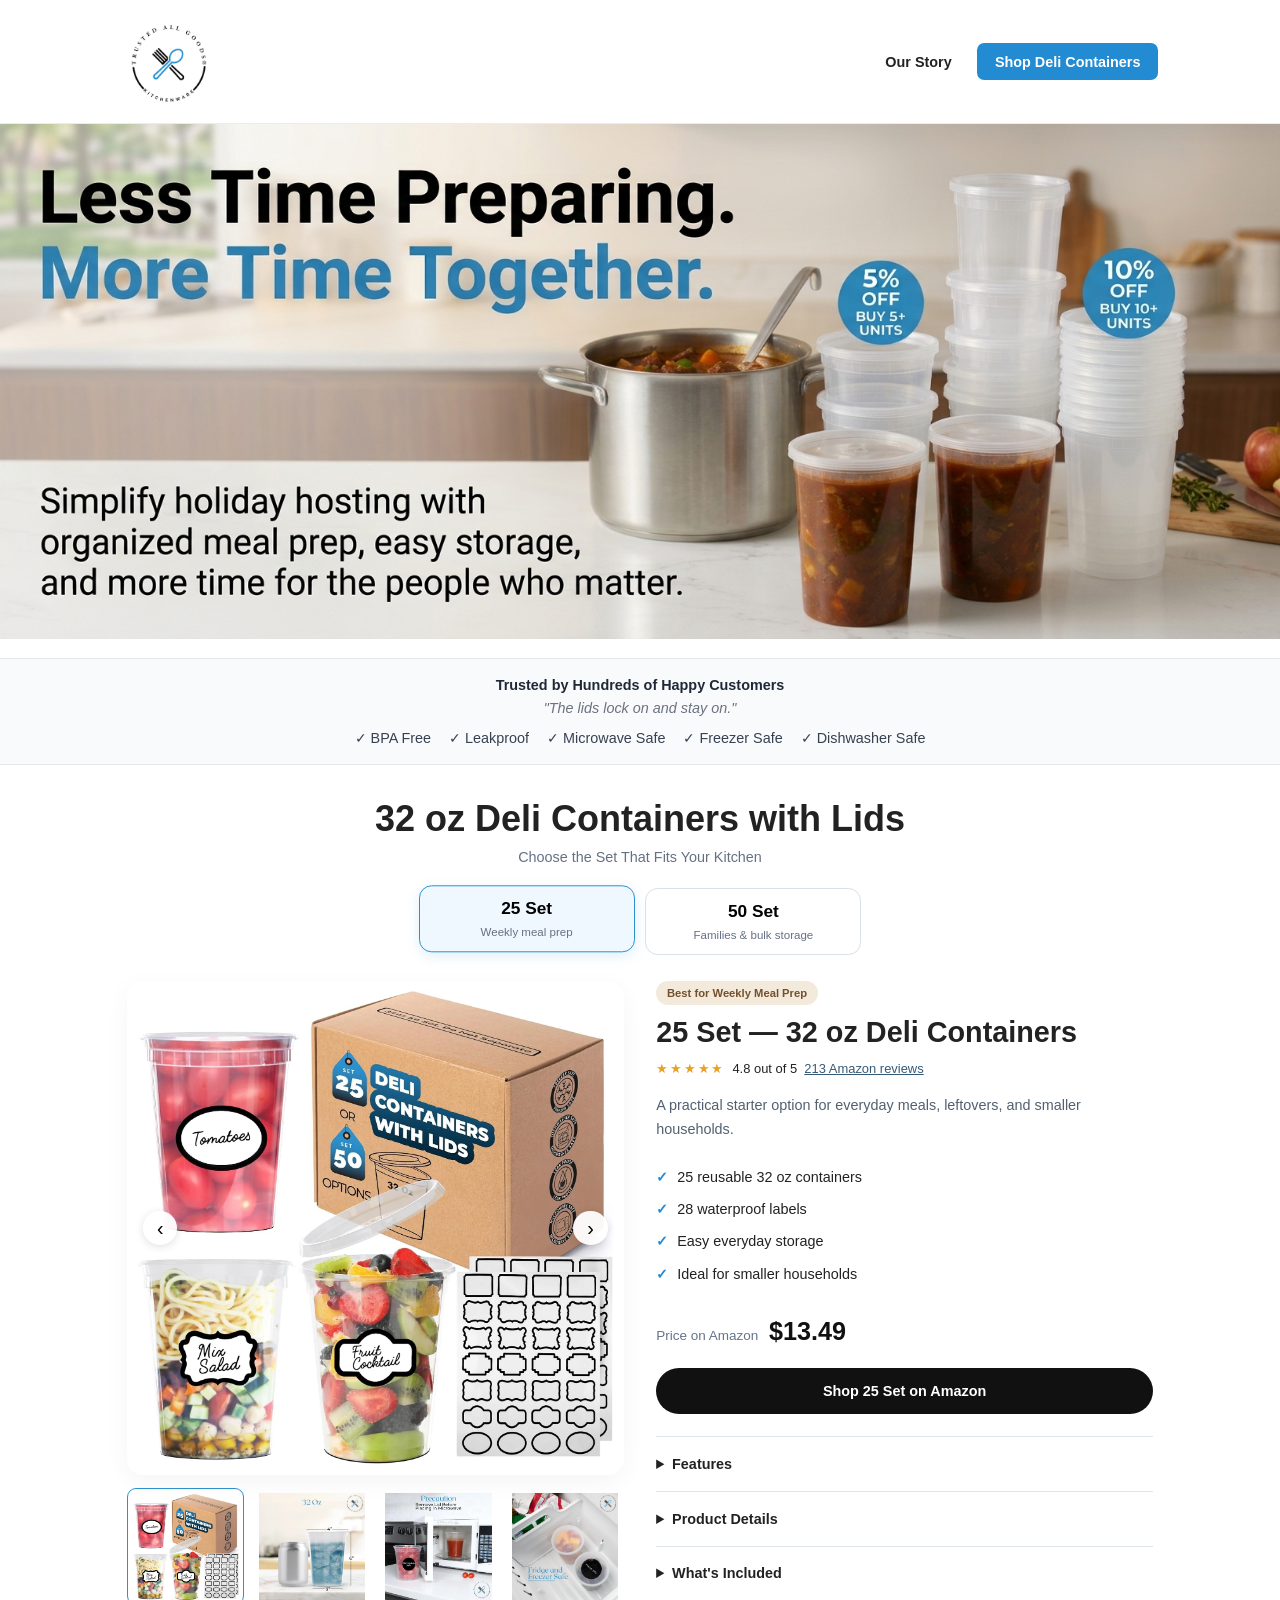
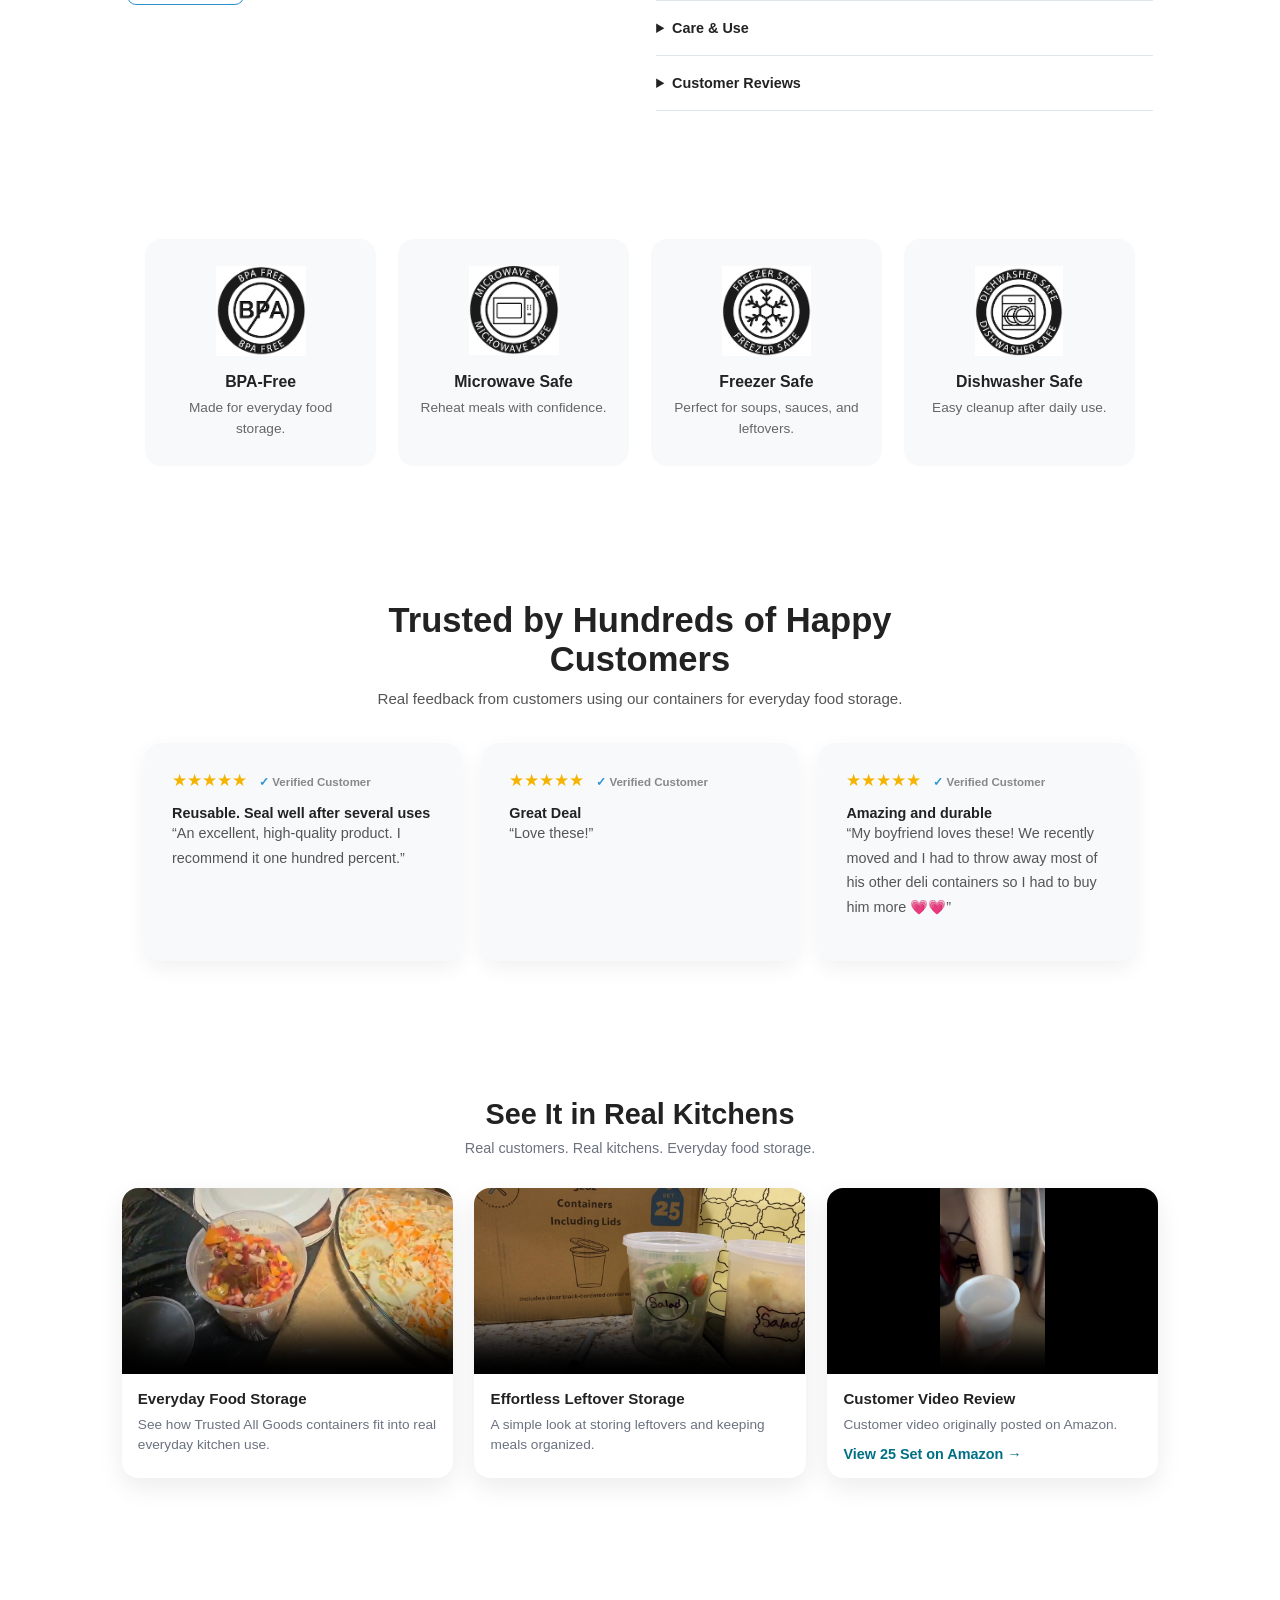
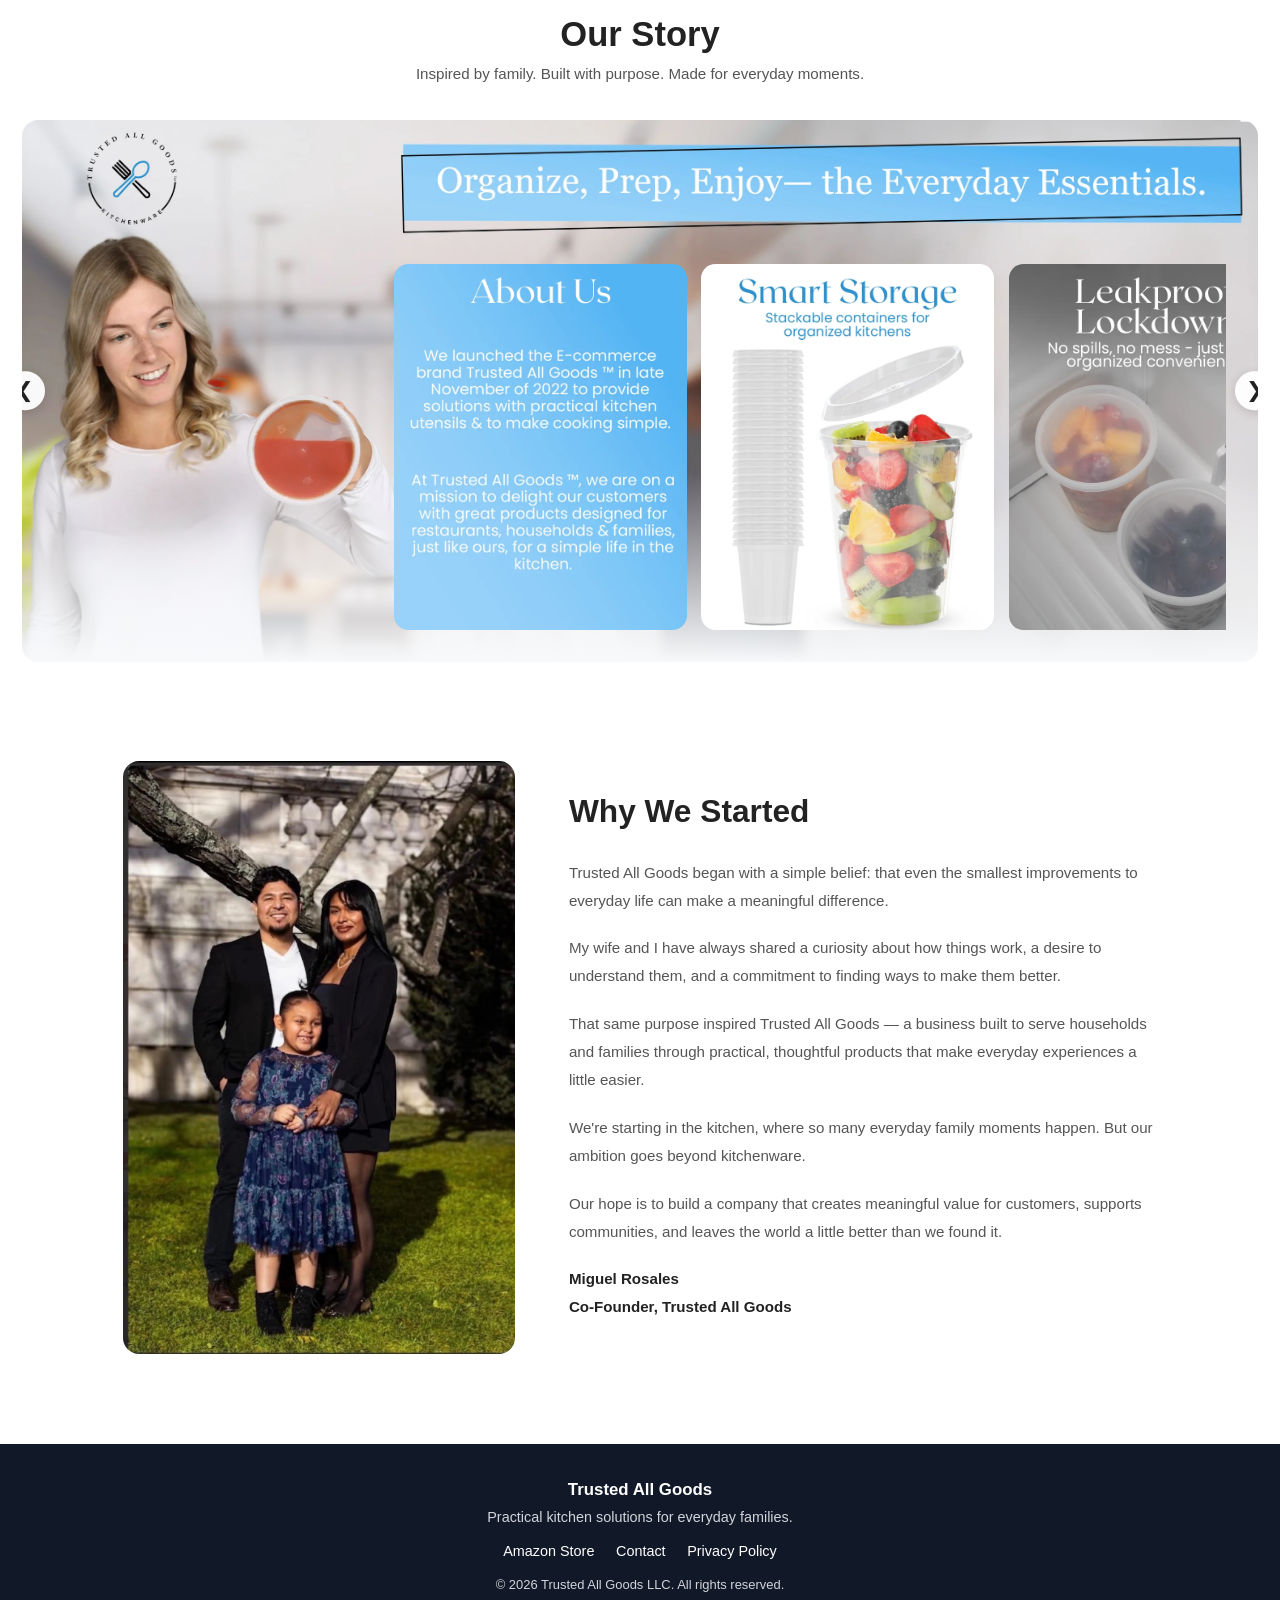
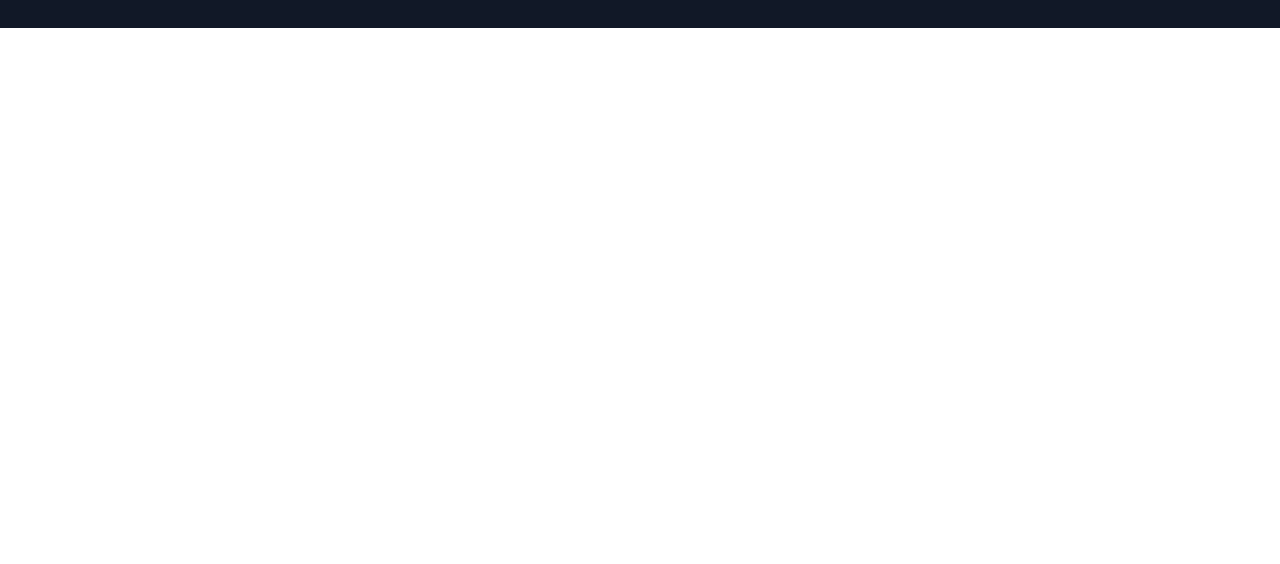
==== commit 605ea77a: "Refresh desktop and mobile hero images" ====
--- a/index.html
+++ b/index.html
@@ -16,7 +16,7 @@
 
   <link rel="preload"
         as="image"
-        href="images/hero-family-banner.png"
+        href="images/hero-family-banner.webp"
         media="(min-width: 768.01px)"
         fetchpriority="high">
   <link rel="stylesheet" href="styles.css" />
--- a/styles.css
+++ b/styles.css
@@ -797,7 +797,7 @@
   height: auto;
   padding: 0;
 
-  background-image: url("./images/hero-family-banner.png");
+  background-image: url("./images/hero-family-banner.webp");
   background-size: 100% auto;
   background-position: center top;
   background-repeat: no-repeat;
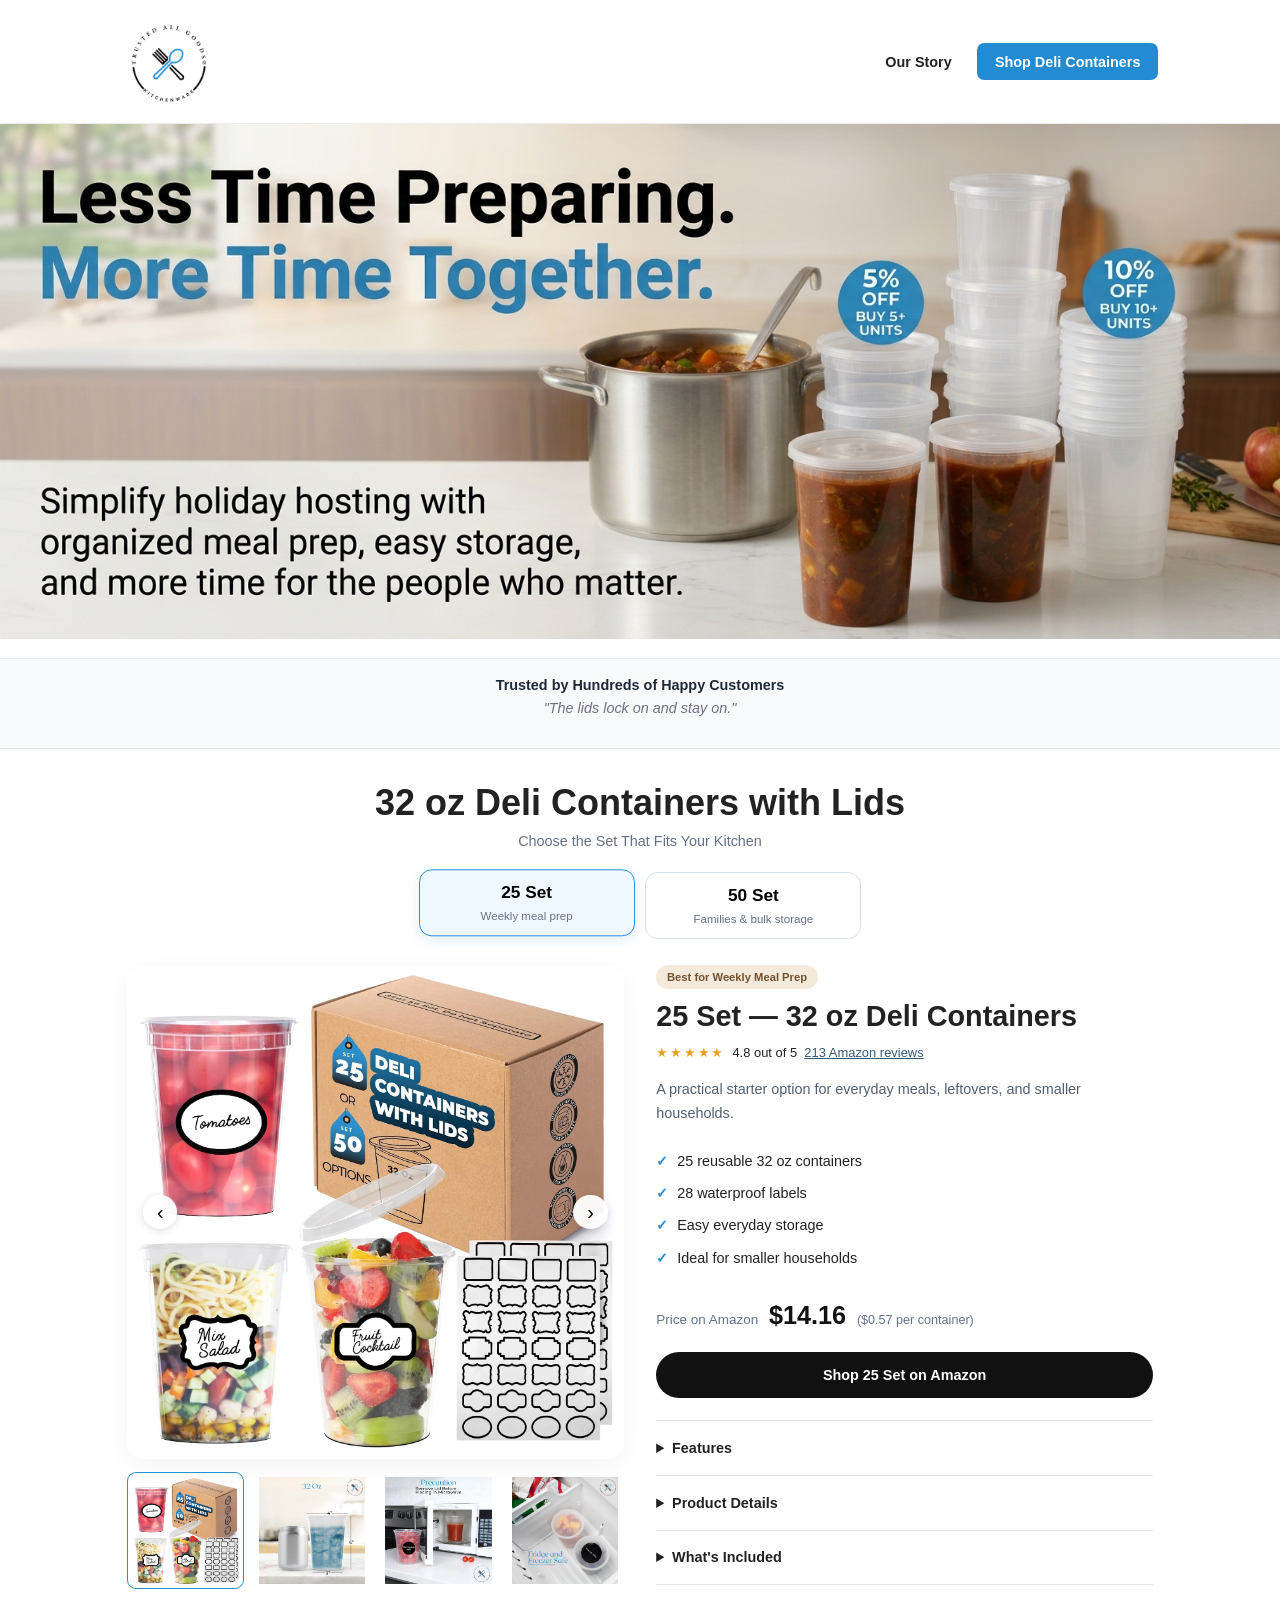
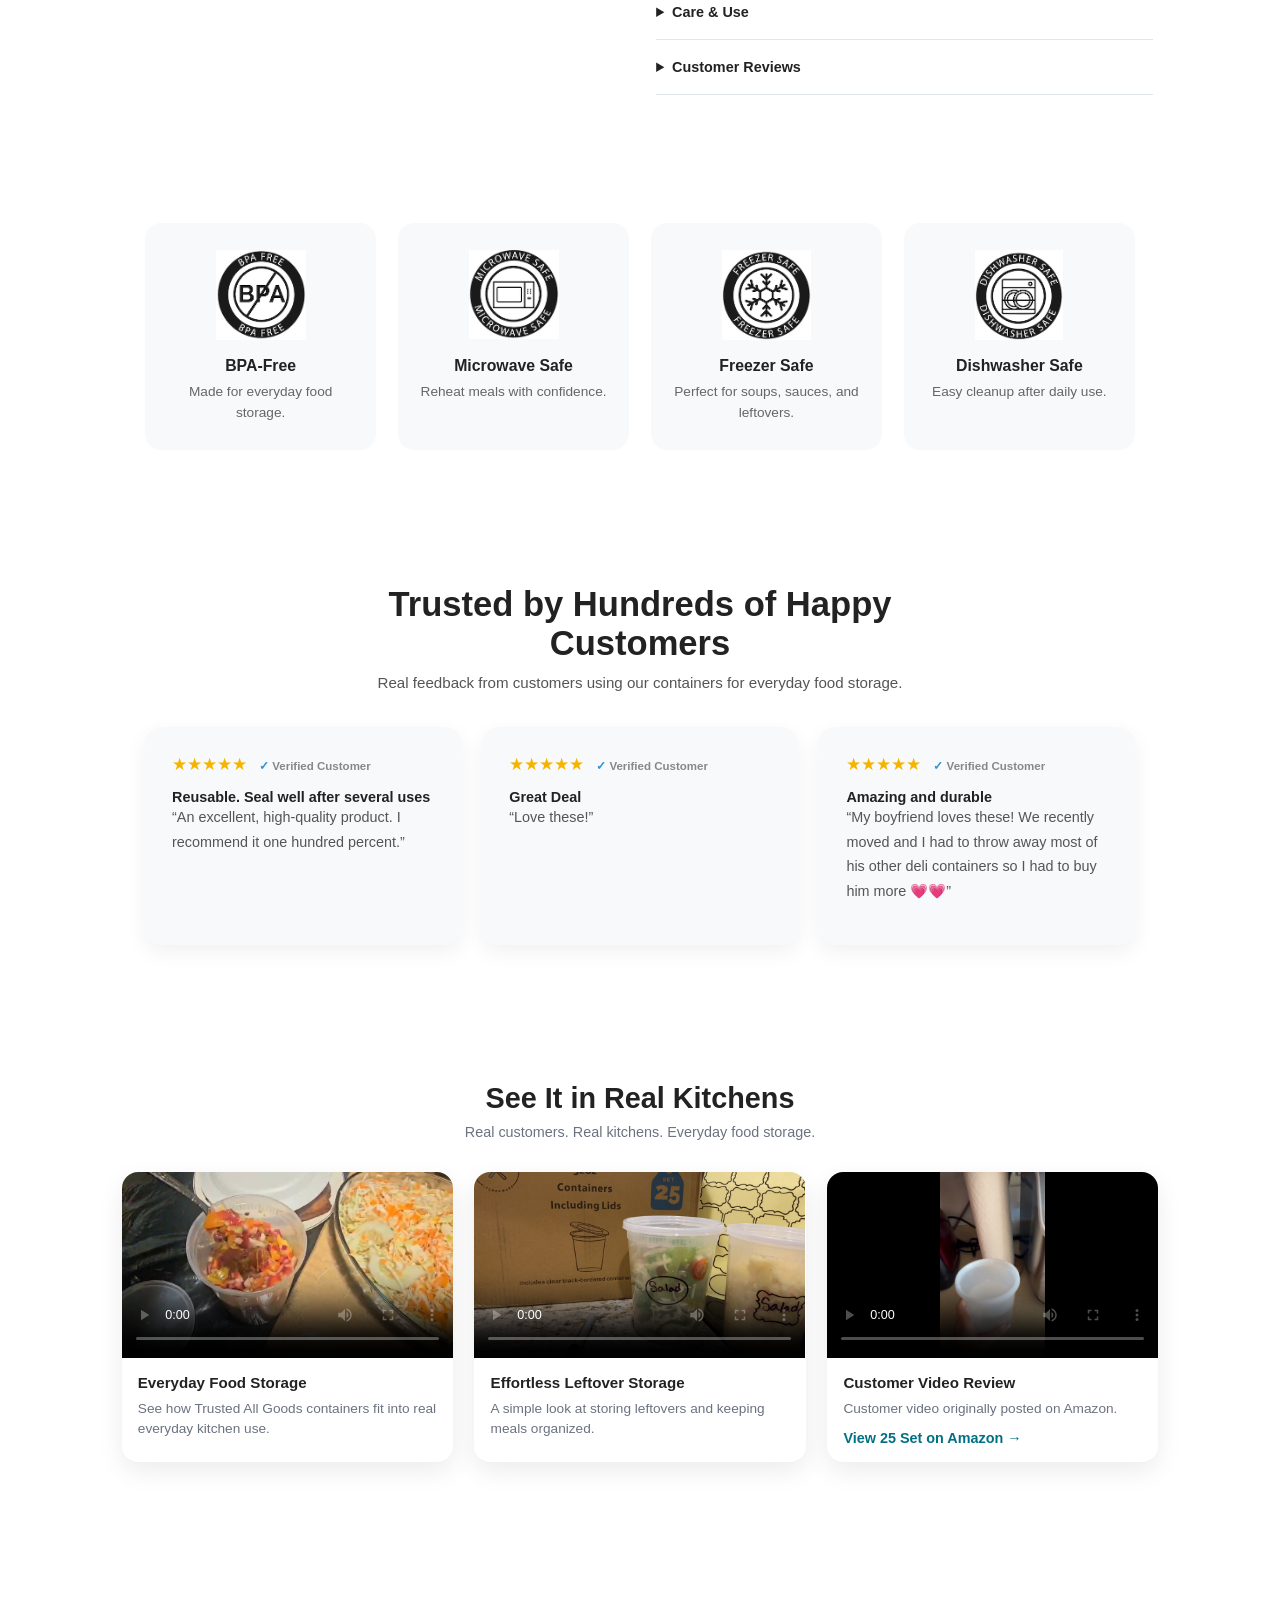
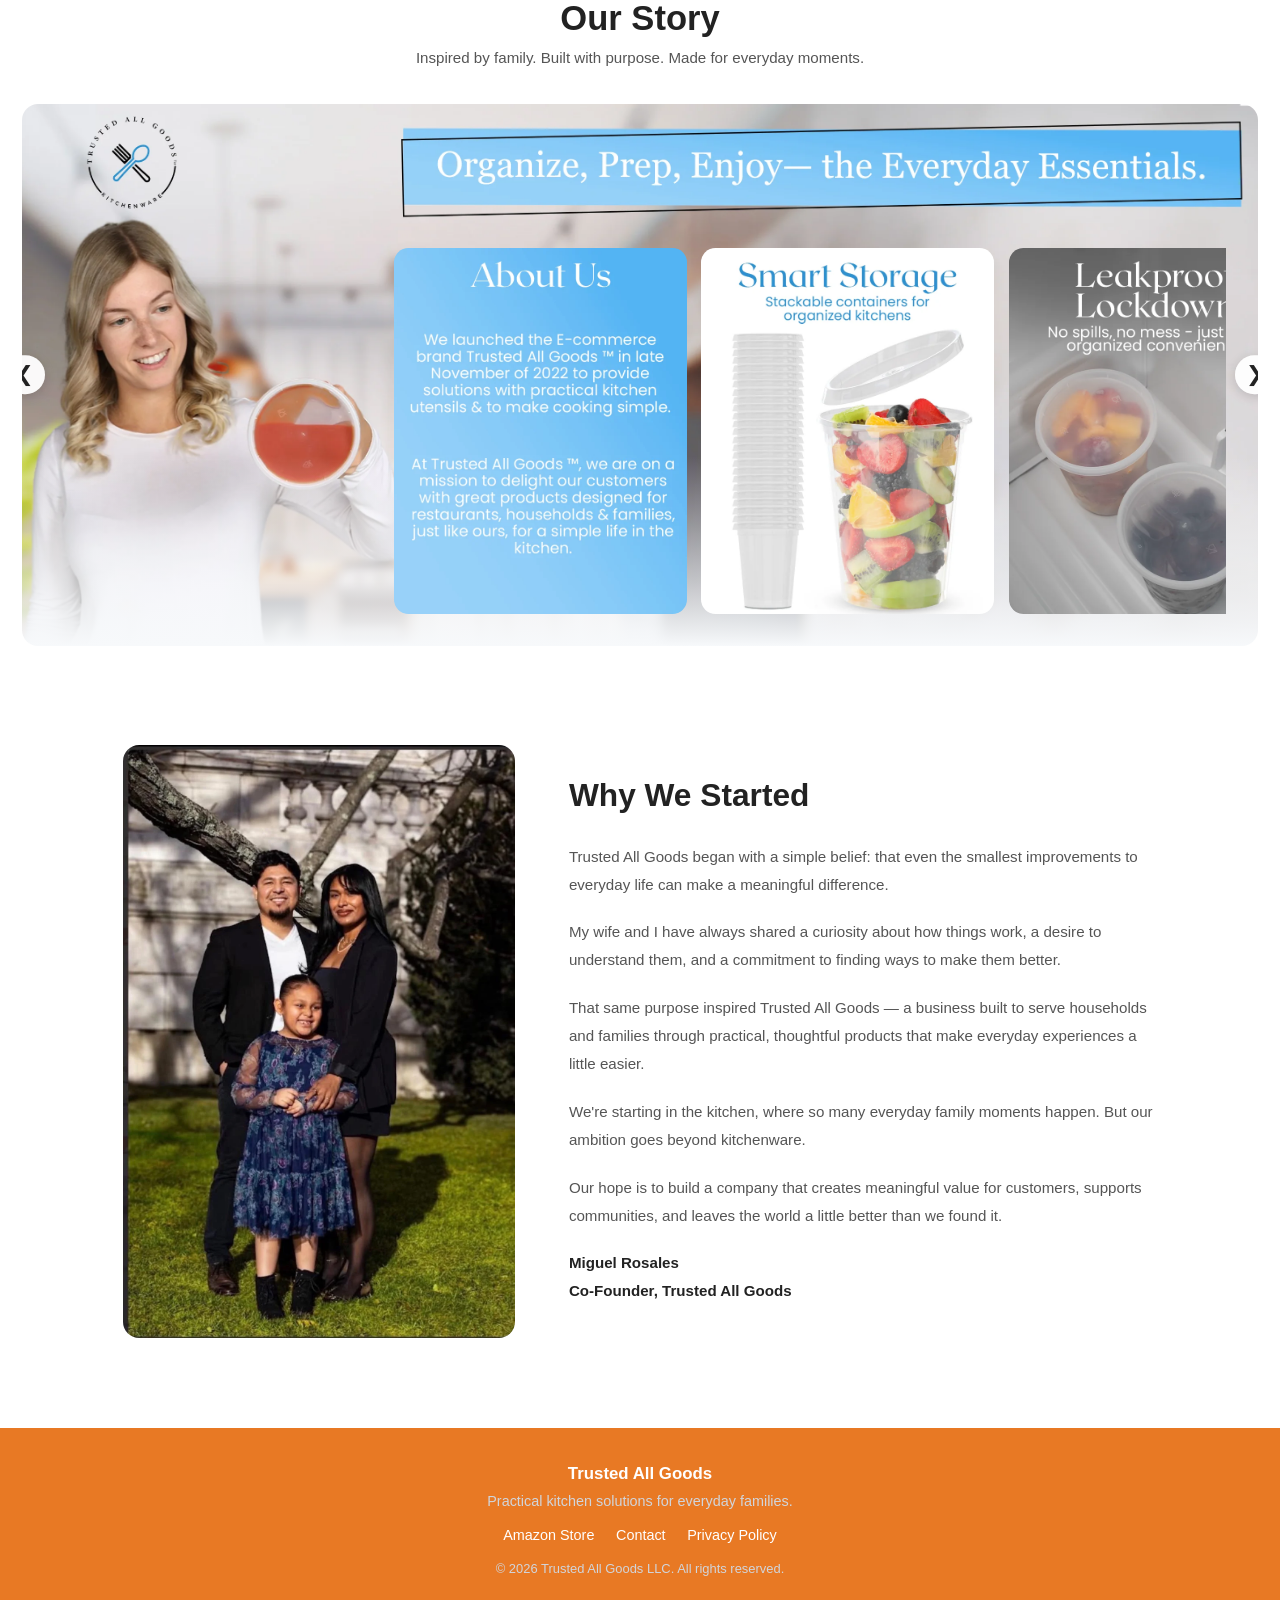
==== commit 0b857e73: "Improve product pricing and seasonal website styling" ====
--- a/index.html
+++ b/index.html
@@ -111,14 +111,6 @@
         "The lids lock on and stay on."
       </p>
 
-      <div class="trust-features">
-        <span>✓ BPA Free</span>
-        <span>✓ Leakproof</span>
-        <span>✓ Microwave Safe</span>
-        <span>✓ Freezer Safe</span>
-        <span>✓ Dishwasher Safe</span>
-      </div>
-
     </div>
 
   </section>
@@ -188,6 +180,7 @@
           <div class="product-price-info">
             <span class="product-price-label">Price on Amazon</span>
             <strong id="productPrice"></strong>
+            <span class="product-unit-price" id="productUnitPrice"></span>
           </div>
         </div>
 
@@ -201,10 +194,10 @@
           <details>
             <summary>Features</summary>
             <ul>
+              <li><strong>BPA-Free Plastic:</strong> Safe for food storage</li>
               <li><strong>Leakproof & Airtight:</strong> Secure lids prevent spills and keep food fresh</li>
               <li><strong>Microwave & Freezer Safe:</strong> Reheat or store directly without transferring</li>
               <li><strong>Dishwasher Safe:</strong> Easy cleanup</li>
-              <li><strong>BPA-Free Plastic:</strong> Safe for food storage</li>
             </ul>
             </details>
 
--- a/styles.css
+++ b/styles.css
@@ -1048,7 +1048,7 @@
 ========================= */
 
 .site-footer {
-  background: #111827;
+  background: #E87924;
   color: white;
   padding: 40px 20px;
   text-align: center;
--- a/product-comparison-v3.css
+++ b/product-comparison-v3.css
@@ -293,5 +293,11 @@
   color: #64748b;
 }
 
+.product-comparison-v3 .product-unit-price {
+  font-size: 14px;
+  color: #64748b;
+  white-space: nowrap;
+}
+
 
   
